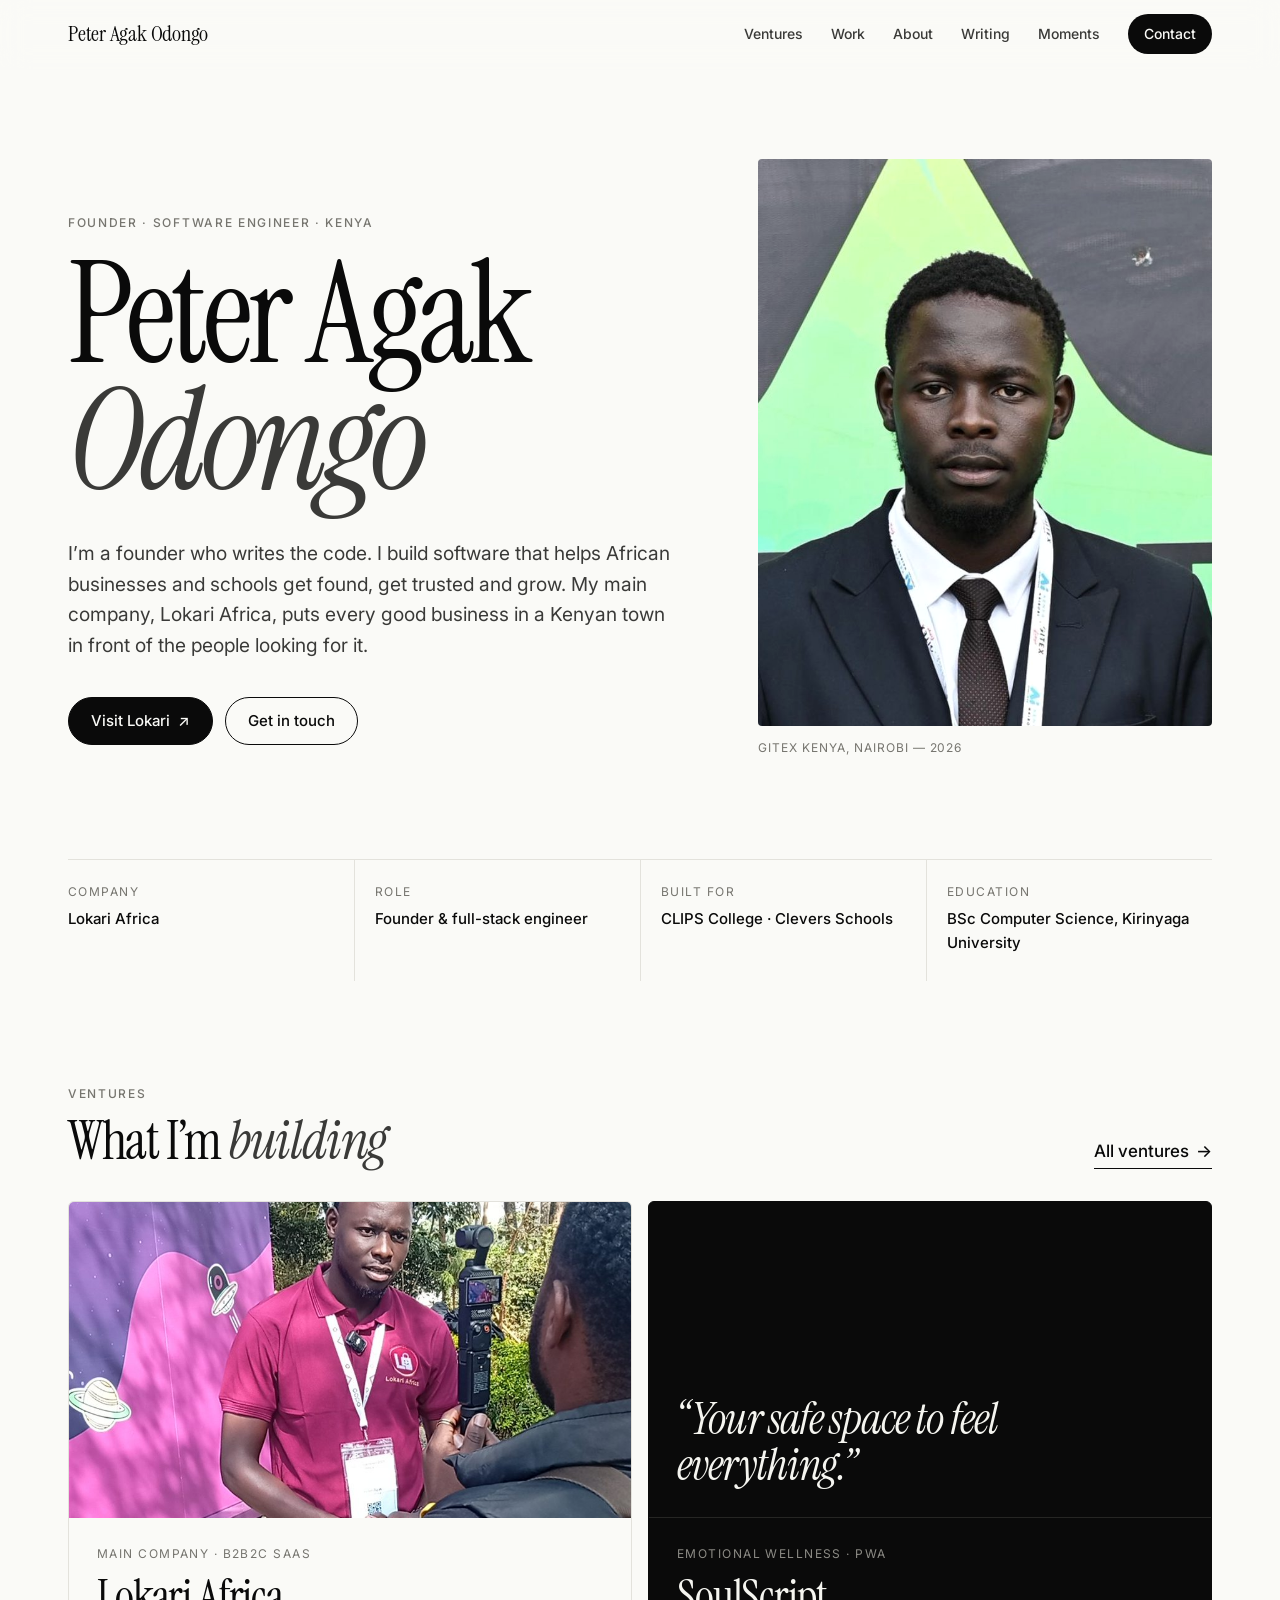
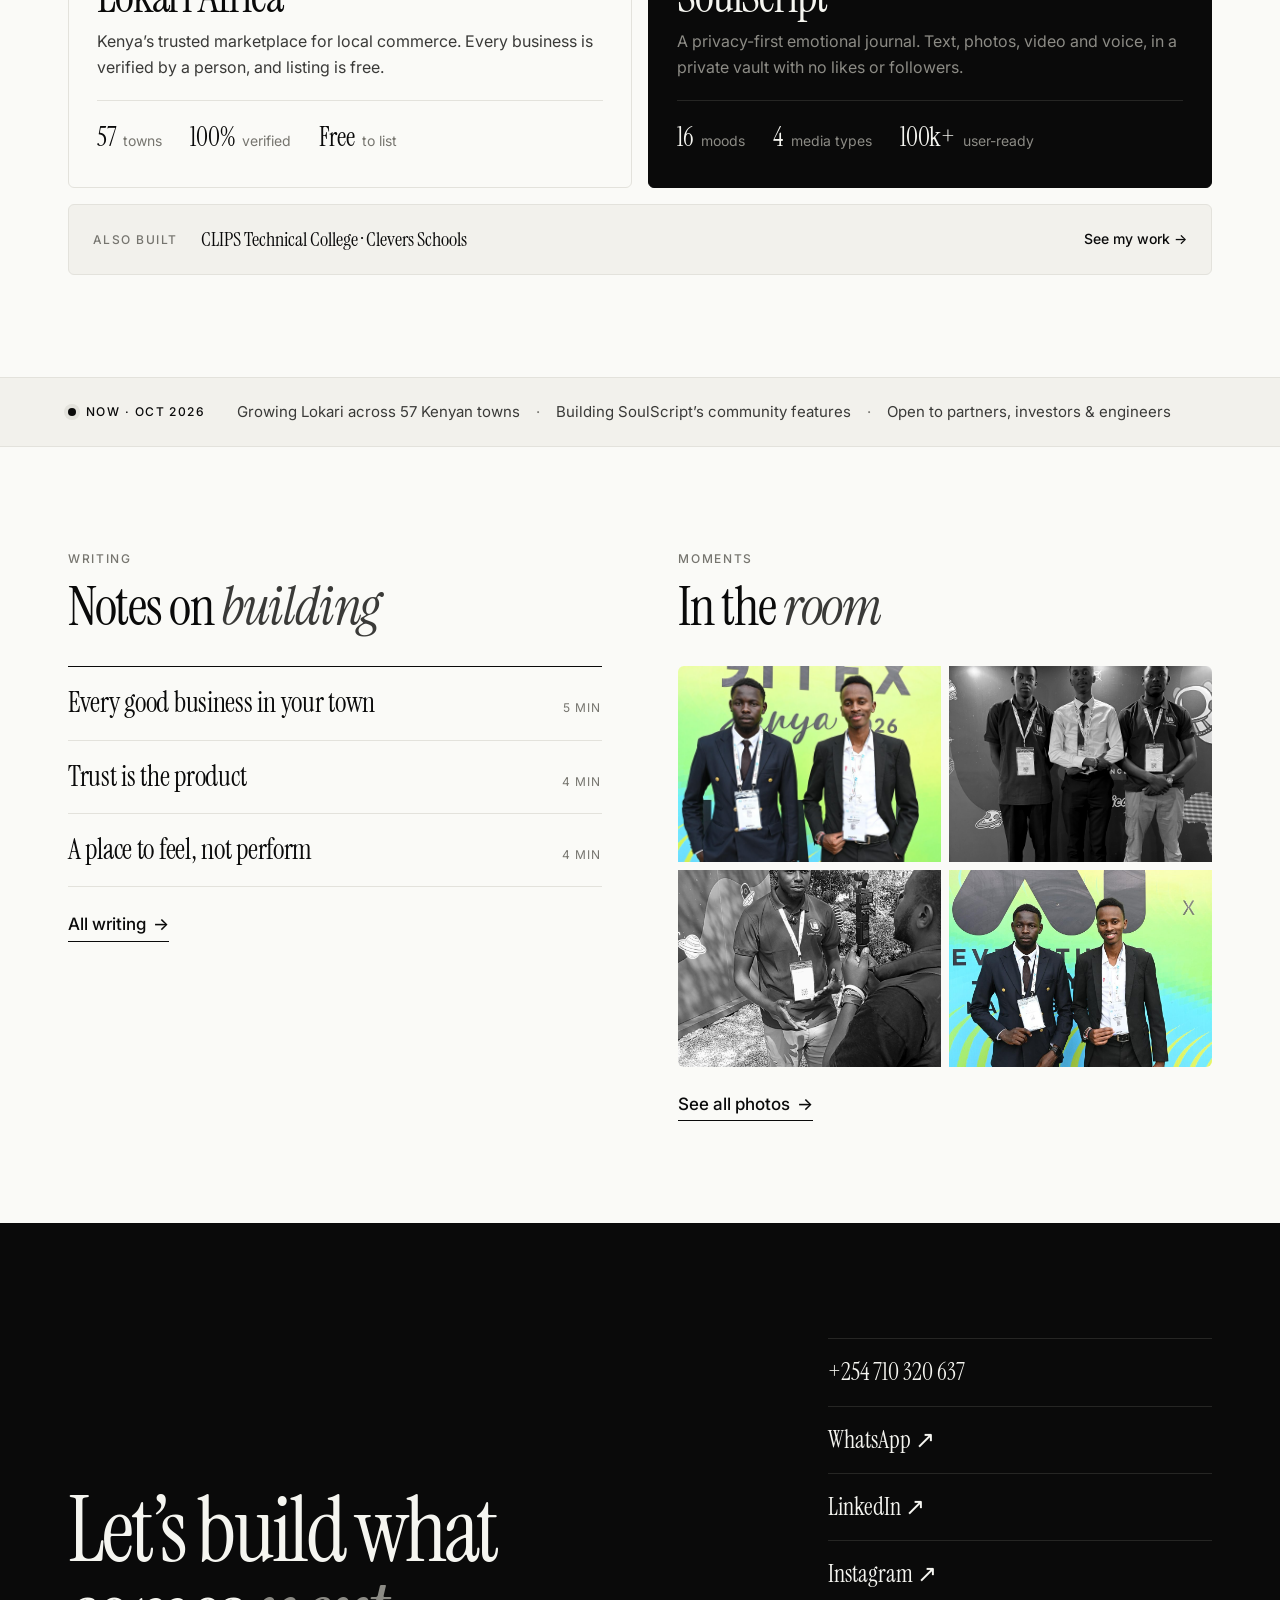
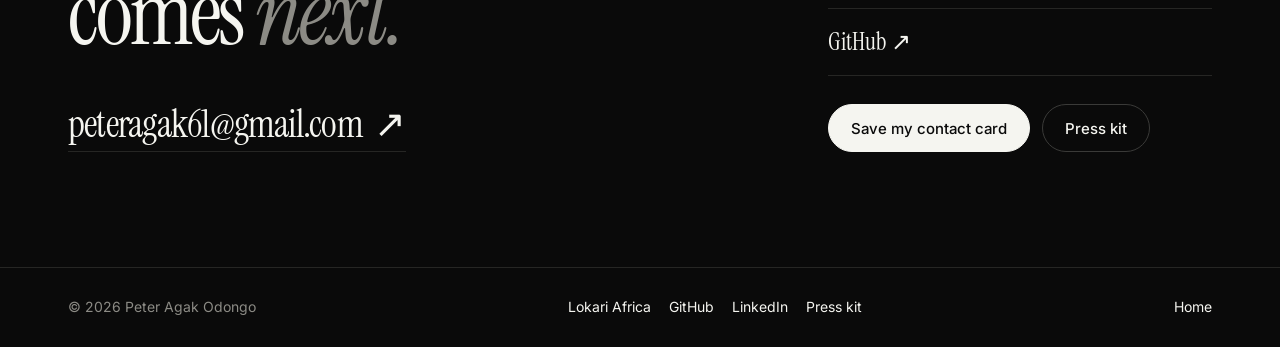
==== index.html @ b5000544 "Launch personal portfolio site for Peter Agak Odongo Multi-page static site: home, ventures (Lokari " ====
<!doctype html>
<html lang="en">
<head>
  <meta charset="utf-8">
  <meta name="viewport" content="width=device-width, initial-scale=1">
  <title>Peter Agak Odongo — Founder of Lokari Africa &amp; SoulScript</title>
  <meta name="description" content="Peter Agak Odongo is a Kenyan founder and software engineer. He built Lokari Africa, a B2B2C marketplace of verified local businesses in 57 towns, and SoulScript.">
  <meta name="author" content="Peter Agak Odongo">
  <meta name="robots" content="index, follow, max-image-preview:large">
  <link rel="canonical" href="https://khalick.github.io/portfolio/">
  <meta property="og:site_name" content="Peter Agak Odongo">
  <meta property="og:locale" content="en_KE">
  <meta property="og:type" content="profile">
  <meta property="og:title" content="Peter Agak Odongo — Founder of Lokari Africa &amp; SoulScript">
  <meta property="og:description" content="Peter Agak Odongo is a Kenyan founder and software engineer. He built Lokari Africa, a B2B2C marketplace of verified local businesses in 57 towns, and SoulScript.">
  <meta property="og:url" content="https://khalick.github.io/portfolio/">
  <meta property="og:image" content="https://khalick.github.io/portfolio/assets/img/og.jpg">
  <meta property="og:image:width" content="1200">
  <meta property="og:image:height" content="630">
  <meta property="og:image:alt" content="Peter Agak Odongo, founder of Lokari Africa and SoulScript">
  <meta property="profile:first_name" content="Peter">
  <meta property="profile:last_name" content="Odongo">
  <meta name="twitter:card" content="summary_large_image">
  <meta name="twitter:title" content="Peter Agak Odongo — Founder of Lokari Africa &amp; SoulScript">
  <meta name="twitter:description" content="Peter Agak Odongo is a Kenyan founder and software engineer. He built Lokari Africa, a B2B2C marketplace of verified local businesses in 57 towns, and SoulScript.">
  <meta name="twitter:image" content="https://khalick.github.io/portfolio/assets/img/og.jpg">
  <link rel="apple-touch-icon" href="assets/img/apple-touch-icon.png">
  <link rel="sitemap" type="application/xml" href="sitemap.xml">
  <link rel="preload" as="image" href="assets/img/hero.jpg" fetchpriority="high">
  <meta name="theme-color" content="#FAFAF7">
  <link rel="icon" href="data:image/svg+xml,%3Csvg xmlns='http://www.w3.org/2000/svg' viewBox='0 0 64 64'%3E%3Crect width='64' height='64' rx='14' fill='%230A0A0A'/%3E%3Ctext x='50%25' y='54%25' text-anchor='middle' dominant-baseline='middle' font-family='Georgia,serif' font-size='30' fill='%23FAFAF7'%3EPO%3C/text%3E%3C/svg%3E">
  <link rel="preconnect" href="https://fonts.googleapis.com">
  <link rel="preconnect" href="https://fonts.gstatic.com" crossorigin>
  <link href="https://fonts.googleapis.com/css2?family=Instrument+Serif:ital@0;1&family=Inter:wght@400;500;600&display=swap" rel="stylesheet">
  <link rel="stylesheet" href="styles.css">
  <script>document.documentElement.classList.add('js')</script>
  <script type="application/ld+json">
  { "@context": "https://schema.org", "@graph": [ { "@type": "WebSite", "@id": "https://khalick.github.io/portfolio/#website", "url": "https://khalick.github.io/portfolio/", "name": "Peter Agak Odongo", "inLanguage": "en", "publisher": { "@id": "https://khalick.github.io/portfolio/#peter" } }, { "@type": "ProfilePage", "@id": "https://khalick.github.io/portfolio/#profile", "url": "https://khalick.github.io/portfolio/", "name": "Peter Agak Odongo", "mainEntity": { "@id": "https://khalick.github.io/portfolio/#peter" }, "isPartOf": { "@id": "https://khalick.github.io/portfolio/#website" } }, { "@type": "Person", "@id": "https://khalick.github.io/portfolio/#peter", "name": "Peter Agak Odongo", "alternateName": ["Peter Odongo", "Agak Peter Odongo"], "givenName": "Peter", "familyName": "Odongo", "url": "https://khalick.github.io/portfolio/", "image": "https://khalick.github.io/portfolio/assets/img/hero.jpg", "email": "mailto:peteragak61@gmail.com", "telephone": "+254710320637", "jobTitle": "Founder", "nationality": { "@type": "Country", "name": "Kenya" }, "address": { "@type": "PostalAddress", "addressCountry": "KE" }, "worksFor": { "@id": "https://khalick.github.io/portfolio/#lokari" }, "alumniOf": [ { "@type": "CollegeOrUniversity", "name": "Kirinyaga University", "sameAs": "https://www.kyu.ac.ke/" }, { "@type": "HighSchool", "name": "Maranda High School" } ], "hasCredential": { "@type": "EducationalOccupationalCredential", "credentialCategory": "degree", "name": "Bachelor of Science in Computer Science", "recognizedBy": { "@type": "CollegeOrUniversity", "name": "Kirinyaga University" } }, "knowsAbout": ["Software engineering", "Full-stack web development", "SaaS", "B2B2C marketplaces", "Local commerce", "EdTech", "Startups in Africa", "Privacy-first product design", "TypeScript", "React", "Node.js", "Laravel", "PostgreSQL", "Supabase"], "sameAs": ["https://www.linkedin.com/in/peter-odongo-0024b2290", "https://github.com/Khalick", "https://www.instagram.com/a.gak__"] }, { "@type": "Organization", "@id": "https://khalick.github.io/portfolio/#lokari", "name": "Lokari Africa", "alternateName": "Lokari", "url": "https://www.lokari.co.ke/", "description": "Kenya's trusted marketplace for local commerce: a B2B2C platform of human-verified local businesses across 57 Kenyan towns. Free to list.", "founder": { "@id": "https://khalick.github.io/portfolio/#peter" }, "areaServed": { "@type": "Country", "name": "Kenya" }, "sameAs": ["https://instagram.com/lokari_kenya", "https://x.com/bizhub_net", "https://www.facebook.com/profile.php?id=61588979216091"] }, { "@type": "SoftwareApplication", "@id": "https://khalick.github.io/portfolio/#soulscript", "name": "SoulScript", "description": "A privacy-first emotional journaling platform for capturing feelings through text, photos, video and voice notes in a private vault.", "applicationCategory": "LifestyleApplication", "operatingSystem": "Web, Android (PWA)", "creator": { "@id": "https://khalick.github.io/portfolio/#peter" }, "offers": [ { "@type": "Offer", "name": "Free", "price": "0", "priceCurrency": "USD" }, { "@type": "Offer", "name": "Premium", "price": "4.99", "priceCurrency": "USD" } ] } ] }
  </script>
</head>
<body>

  <header class="nav">
    <div class="wrap nav__inner">
      <a href="index.html" class="nav__mark" aria-label="Peter Agak Odongo, home">Peter Agak Odongo</a>
      <button class="nav__toggle" type="button" aria-expanded="false" aria-controls="nav-links"><span></span><span></span><span class="sr-only">Menu</span></button>
      <nav class="nav__links" id="nav-links" aria-label="Primary">
        <a href="ventures.html">Ventures</a>
        <a href="work.html">Work</a>
        <a href="about.html">About</a>
        <a href="writing.html">Writing</a>
        <a href="moments.html">Moments</a>
        <a href="contact.html" class="nav__cta">Contact</a>
      </nav>
    </div>
  </header>

  <main>

    <!-- HERO -->
    <section class="hero">
      <div class="wrap hero__grid">
        <div class="hero__copy">
          <p class="eyebrow reveal">Founder · Software Engineer · Kenya</p>
          <h1 class="hero__title reveal">Peter Agak<br><em>Odongo</em></h1>
          <p class="hero__lede reveal">I’m a founder who writes the code. I build software that helps African businesses and schools get found, get trusted and grow. My main company, Lokari Africa, puts every good business in a Kenyan town in front of the people looking for it.</p>
          <div class="hero__actions reveal">
            <a class="btn btn--solid" href="https://www.lokari.co.ke/" target="_blank" rel="noopener">Visit Lokari <span aria-hidden="true">↗</span></a>
            <a class="btn btn--ghost" href="contact.html">Get in touch</a>
          </div>
        </div>
        <figure class="hero__portrait reveal">
          <img src="assets/img/hero.jpg" alt="Peter Agak Odongo in a navy double-breasted suit at GITEX Kenya 2026" width="720" height="1080" fetchpriority="high">
          <figcaption>GITEX Kenya, Nairobi — 2026</figcaption>
        </figure>
      </div>

      <dl class="wrap facts reveal">
        <div><dt>Company</dt><dd>Lokari Africa</dd></div>
        <div><dt>Role</dt><dd>Founder &amp; full-stack engineer</dd></div>
        <div><dt>Built for</dt><dd>CLIPS College · Clevers Schools</dd></div>
        <div><dt>Education</dt><dd>BSc Computer Science, Kirinyaga University</dd></div>
      </dl>
    </section>

    <!-- VENTURES (summary) -->
    <section class="home-block">
      <div class="wrap">
        <header class="home-head reveal">
          <div>
            <p class="eyebrow">Ventures</p>
            <h2 class="home-title">What I’m <em>building</em></h2>
          </div>
          <a class="link-arrow" href="ventures.html">All ventures <span aria-hidden="true">→</span></a>
        </header>

        <div class="vcards">
          <a class="vcard reveal" href="ventures.html">
            <div class="vcard__media"><img src="assets/img/lokari-interview.jpg" alt="Peter speaking on camera about Lokari Africa" loading="lazy" width="900" height="1167"></div>
            <div class="vcard__body">
              <p class="vcard__meta">Main company · B2B2C SaaS</p>
              <h3>Lokari Africa</h3>
              <p>Kenya’s trusted marketplace for local commerce. Every business is verified by a person, and listing is free.</p>
              <ul class="vcard__stats">
                <li><strong>57</strong> towns</li>
                <li><strong>100%</strong> verified</li>
                <li><strong>Free</strong> to list</li>
              </ul>
            </div>
          </a>

          <a class="vcard vcard--dark reveal" href="ventures.html">
            <div class="vcard__quote">“Your safe space to feel everything.”</div>
            <div class="vcard__body">
              <p class="vcard__meta">Emotional wellness · PWA</p>
              <h3>SoulScript</h3>
              <p>A privacy-first emotional journal. Text, photos, video and voice, in a private vault with no likes or followers.</p>
              <ul class="vcard__stats">
                <li><strong>16</strong> moods</li>
                <li><strong>4</strong> media types</li>
                <li><strong>100k+</strong> user-ready</li>
              </ul>
            </div>
          </a>
        </div>

        <a class="also reveal" href="work.html">
          <span class="also__label">Also built</span>
          <span class="also__list">CLIPS Technical College · Clevers Schools</span>
          <span class="also__go">See my work →</span>
        </a>
      </div>
    </section>

    <!-- NOW (strip) -->
    <section class="now-strip">
      <div class="wrap now-strip__inner reveal">
        <p class="now-strip__label"><span class="now-strip__dot"></span>Now · Oct 2026</p>
        <ul>
          <li>Growing Lokari across 57 Kenyan towns</li>
          <li>Building SoulScript’s community features</li>
          <li>Open to partners, investors &amp; engineers</li>
        </ul>
      </div>
    </section>

    <!-- WRITING + MOMENTS -->
    <section class="home-block">
      <div class="wrap split">
        <div class="split__col reveal">
          <header class="home-head">
            <div>
              <p class="eyebrow">Writing</p>
              <h2 class="home-title">Notes on <em>building</em></h2>
            </div>
          </header>
          <ul class="post-list">
            <li><a href="writing/every-good-business.html"><span class="post-list__title">Every good business in your town</span><span class="post-list__meta">5 min</span></a></li>
            <li><a href="writing/trust-is-the-product.html"><span class="post-list__title">Trust is the product</span><span class="post-list__meta">4 min</span></a></li>
            <li><a href="writing/a-place-to-feel.html"><span class="post-list__title">A place to feel, not perform</span><span class="post-list__meta">4 min</span></a></li>
          </ul>
          <a class="link-arrow" href="writing.html">All writing <span aria-hidden="true">→</span></a>
        </div>

        <div class="split__col reveal">
          <header class="home-head">
            <div>
              <p class="eyebrow">Moments</p>
              <h2 class="home-title">In the <em>room</em></h2>
            </div>
          </header>
          <a class="mosaic" href="moments.html" aria-label="See all photos">
            <img src="assets/img/gitex-duo.jpg" alt="At GITEX Kenya 2026" loading="lazy">
            <img class="mono" src="assets/img/lokari-team.jpg" alt="Team Lokari at Odoo Experience Africa" loading="lazy">
            <img class="mono" src="assets/img/interview-wide.jpg" alt="On camera for Lokari" loading="lazy">
            <img src="assets/img/gitex-ai.jpg" alt="At AI Everything Kenya" loading="lazy">
          </a>
          <a class="link-arrow" href="moments.html">See all photos <span aria-hidden="true">→</span></a>
        </div>
      </div>
    </section>

    <!-- CONTACT (compact) -->
    <section class="contact contact--compact">
      <div class="wrap contact-compact">
        <div class="reveal">
          <h2 class="contact__title">Let’s build what<br>comes <em>next.</em></h2>
          <a class="contact__email" href="mailto:peteragak61@gmail.com">peteragak61@gmail.com <span aria-hidden="true">↗</span></a>
        </div>
        <div class="contact-compact__side reveal">
          <ul class="contact-compact__links">
            <li><a href="tel:+254710320637">+254 710 320 637</a></li>
            <li><a href="https://wa.me/254710320637" target="_blank" rel="noopener">WhatsApp ↗</a></li>
            <li><a href="https://www.linkedin.com/in/peter-odongo-0024b2290" target="_blank" rel="noopener">LinkedIn ↗</a></li>
            <li><a href="https://www.instagram.com/a.gak__" target="_blank" rel="noopener">Instagram ↗</a></li>
            <li><a href="https://github.com/Khalick" target="_blank" rel="noopener">GitHub ↗</a></li>
          </ul>
          <div class="contact__actions">
            <button class="btn btn--light" id="save-contact" type="button">Save my contact card</button>
            <a class="btn btn--outline-light" href="press.html">Press kit</a>
          </div>
        </div>
      </div>
    </section>
  </main>

  <footer class="footer">
    <div class="wrap footer__inner">
      <span>&copy; <span id="year">2026</span> Peter Agak Odongo</span>
      <span class="footer__links"><a href="https://www.lokari.co.ke/" target="_blank" rel="noopener">Lokari Africa</a><a href="https://github.com/Khalick" target="_blank" rel="noopener">GitHub</a><a href="https://www.linkedin.com/in/peter-odongo-0024b2290" target="_blank" rel="noopener">LinkedIn</a><a href="press.html">Press kit</a></span>
      <a href="index.html">Home</a>
    </div>
  </footer>

  <script src="script.js"></script>
</body>
</html>
---- styles.css ----
/* ---------- Tokens ---------- */
:root {
  --bg: #FAFAF7;
  --bg-alt: #F2F1EC;
  --ink: #0A0A0A;
  --ink-2: #3A3A38;
  --muted: #76756F;
  --line: #E3E2DC;
  --inverse-bg: #0A0A0A;
  --inverse-ink: #F5F5F0;
  --inverse-muted: #8C8B85;
  --inverse-line: #262624;

  --serif: "Instrument Serif", Georgia, "Times New Roman", serif;
  --sans: "Inter", -apple-system, BlinkMacSystemFont, "Segoe UI", Roboto, sans-serif;

  --gutter: clamp(16px, 4vw, 48px);
  --max: 1240px;
  --ease: cubic-bezier(.2, .7, .1, 1);
}

/* ---------- Base ---------- */
*, *::before, *::after { box-sizing: border-box; }
html { scroll-behavior: smooth; -webkit-text-size-adjust: 100%; }
body {
  margin: 0;
  background: var(--bg);
  color: var(--ink);
  font-family: var(--sans);
  font-size: 17px;
  line-height: 1.6;
  -webkit-font-smoothing: antialiased;
  text-rendering: optimizeLegibility;
  overflow-x: hidden;
}
img { display: block; max-width: 100%; height: auto; }
a { color: inherit; text-decoration: none; }
h1, h2, h3 { margin: 0; font-weight: 400; }
p { margin: 0; }
em { font-style: italic; }
::selection { background: var(--ink); color: var(--bg); }

.wrap { width: 100%; max-width: var(--max); margin: 0 auto; padding: 0 var(--gutter); }

.eyebrow {
  font-size: 12px;
  font-weight: 500;
  letter-spacing: .14em;
  text-transform: uppercase;
  color: var(--muted);
}
.eyebrow--inverse { color: var(--inverse-muted); }

/* ---------- Buttons ---------- */
.btn {
  display: inline-flex; align-items: center; gap: .5em;
  height: 48px; padding: 0 22px;
  border-radius: 999px;
  font: 500 15px/1 var(--sans);
  border: 1px solid var(--ink);
  cursor: pointer;
  transition: background .25s var(--ease), color .25s var(--ease), transform .25s var(--ease);
}
.btn:hover { transform: translateY(-1px); }
.btn--solid { background: var(--ink); color: var(--bg); }
.btn--solid:hover { background: var(--ink-2); }
.btn--ghost { background: transparent; color: var(--ink); }
.btn--ghost:hover { background: var(--ink); color: var(--bg); }
.btn--light { background: var(--inverse-ink); color: var(--inverse-bg); border-color: var(--inverse-ink); }
.btn--outline-light { background: transparent; color: var(--inverse-ink); border-color: #3A3A38; }
.btn--outline-light:hover { border-color: var(--inverse-ink); }
.btn--light:hover { background: transparent; color: var(--inverse-ink); }

.link-arrow {
  display: inline-flex; gap: .4em;
  font-weight: 500;
  border-bottom: 1px solid var(--ink);
  padding-bottom: 2px;
  transition: gap .25s var(--ease);
}
.link-arrow:hover { gap: .7em; }

/* ---------- Nav ---------- */
.nav {
  position: sticky; top: 0; z-index: 50;
  background: color-mix(in srgb, var(--bg) 82%, transparent);
  backdrop-filter: saturate(1.4) blur(14px);
  -webkit-backdrop-filter: saturate(1.4) blur(14px);
  border-bottom: 1px solid transparent;
  transition: border-color .3s;
}
.nav.is-scrolled { border-bottom-color: var(--line); }
.nav__inner { display: flex; align-items: center; justify-content: space-between; height: 68px; }
.nav__mark { font-family: var(--serif); font-size: 22px; letter-spacing: -.01em; white-space: nowrap; }
.nav__links { display: flex; align-items: center; gap: 28px; font-size: 14px; font-weight: 500; }
.nav__links a { color: var(--ink-2); transition: color .2s; }
.nav__links a:hover { color: var(--ink); }
.nav__links .nav__cta { color: var(--bg); background: var(--ink); padding: 9px 16px; border-radius: 999px; }
.nav__links .nav__cta:hover { color: var(--bg); background: var(--ink-2); }

/* ---------- Hero ---------- */
.hero { padding: clamp(40px, 7vw, 96px) 0 0; }
.hero__grid {
  display: grid;
  grid-template-columns: 1.15fr .85fr;
  gap: clamp(32px, 6vw, 96px);
  align-items: end;
}
.hero__copy { padding-bottom: 12px; }
.hero__title {
  font-family: var(--serif);
  font-size: clamp(64px, 11vw, 168px);
  line-height: .9;
  letter-spacing: -.035em;
  margin: 20px 0 32px;
}
.hero__title em { color: var(--ink-2); }
.hero__lede { font-size: clamp(17px, 1.5vw, 20px); color: var(--ink-2); max-width: 34em; }
.hero__actions { display: flex; flex-wrap: wrap; gap: 12px; margin-top: 36px; }

.hero__portrait { margin: 0; position: relative; }
.hero__portrait img {
  width: 100%;
  aspect-ratio: 4 / 5;
  object-fit: cover;
  object-position: 50% 20%;
  border-radius: 4px;
  filter: grayscale(.15) contrast(1.03);
}
.hero__portrait figcaption {
  margin-top: 12px;
  font-size: 12px; letter-spacing: .08em; text-transform: uppercase; color: var(--muted);
}

.facts {
  display: grid; grid-template-columns: repeat(4, 1fr);
  margin-top: clamp(56px, 8vw, 112px);
}
.facts > div { padding: 22px 20px 26px 0; border-top: 1px solid var(--line); }
.facts > div + div { padding-left: 20px; border-left: 1px solid var(--line); }
.facts dt { font-size: 12px; letter-spacing: .12em; text-transform: uppercase; color: var(--muted); margin-bottom: 6px; }
.facts dd { margin: 0; font-size: 15px; font-weight: 500; }

/* ---------- Thesis ---------- */
.thesis { padding: clamp(80px, 12vw, 160px) 0; border-top: 1px solid var(--line); background: var(--bg-alt); }
.thesis__quote {
  margin: 24px 0 0;
  font-family: var(--serif);
  font-size: clamp(30px, 4.4vw, 60px);
  line-height: 1.12;
  letter-spacing: -.02em;
  max-width: 22em;
}

/* ---------- Sections ---------- */
.section { padding: clamp(80px, 11vw, 144px) 0; }
.section--tight { padding-top: 0; }
.section__head { margin-bottom: clamp(40px, 6vw, 72px); }
.section__head--row { display: flex; justify-content: space-between; align-items: end; gap: 32px; flex-wrap: wrap; }
.section__title {
  font-family: var(--serif);
  font-size: clamp(44px, 6.5vw, 96px);
  line-height: .95;
  letter-spacing: -.03em;
  margin-top: 16px;
}
.section__title em { color: var(--ink-2); }
.section__aside { max-width: 26em; color: var(--muted); }

/* ---------- Ventures ---------- */
.venture { border-top: 1px solid var(--ink); }
.venture--lead {
  display: grid; grid-template-columns: .8fr 1.2fr;
  gap: clamp(28px, 5vw, 72px);
  padding-top: 40px;
}
.venture__media img {
  width: 100%; aspect-ratio: 4 / 5; object-fit: cover; object-position: 50% 25%;
  border-radius: 4px;
}
.venture__meta { display: flex; gap: 10px; flex-wrap: wrap; margin-bottom: 18px; }
.venture__meta span {
  font-size: 12px; font-weight: 500; letter-spacing: .08em; text-transform: uppercase;
  border: 1px solid var(--line); padding: 5px 10px; border-radius: 999px; color: var(--ink-2);
}
.venture__name { font-family: var(--serif); font-size: clamp(44px, 5.5vw, 76px); line-height: 1; letter-spacing: -.025em; }
.venture__tag { font-family: var(--serif); font-style: italic; font-size: clamp(20px, 2vw, 26px); color: var(--ink-2); margin: 10px 0 22px; }
.venture__body > p:not(.venture__tag) { color: var(--ink-2); max-width: 36em; }

.venture__stats {
  list-style: none; padding: 0; margin: 32px 0;
  display: grid; grid-template-columns: repeat(3, 1fr);
  border-top: 1px solid var(--line); border-bottom: 1px solid var(--line);
}
.venture__stats li { padding: 20px 0; }
.venture__stats li + li { padding-left: 20px; border-left: 1px solid var(--line); }
.venture__stats strong { display: block; font-family: var(--serif); font-weight: 400; font-size: clamp(32px, 3.4vw, 48px); line-height: 1; letter-spacing: -.02em; }
.venture__stats span { font-size: 13px; color: var(--muted); }

.venture__features {
  list-style: none; padding: 0; margin: 0 0 32px;
  display: grid; grid-template-columns: repeat(2, 1fr); gap: 10px 24px;
  font-size: 15px;
}
.venture__features li { display: flex; gap: 10px; align-items: baseline; }
.venture__features li::before { content: ""; width: 14px; height: 1px; background: var(--ink); flex: none; transform: translateY(-4px); }

.venture--second {
  display: grid; grid-template-columns: .8fr 1.2fr;
  gap: clamp(28px, 5vw, 72px);
  margin-top: clamp(56px, 8vw, 96px);
  padding-top: 40px;
}
.venture__index { font-family: var(--serif); font-size: clamp(80px, 10vw, 160px); line-height: .8; color: var(--line); letter-spacing: -.04em; }
.venture--second .venture__name { margin-bottom: 18px; }

/* ---------- Band ---------- */
.band { background: var(--inverse-bg); color: var(--inverse-ink); padding: clamp(64px, 9vw, 120px) 0; }
.band__grid { display: grid; grid-template-columns: repeat(3, 1fr); }
.band__grid > div { padding-right: 24px; }
.band__grid > div + div { padding-left: 24px; border-left: 1px solid var(--inverse-line); }
.band__num { font-family: var(--serif); font-size: clamp(56px, 7vw, 104px); line-height: 1; letter-spacing: -.03em; }
.band__label { margin-top: 14px; color: var(--inverse-muted); font-size: 15px; max-width: 22em; }

/* ---------- Story ---------- */
.story { display: grid; grid-template-columns: .9fr 1.1fr; gap: clamp(40px, 7vw, 112px); align-items: start; }
.story__head { position: sticky; top: 108px; margin-bottom: 0; }
.story__portrait { margin: 40px 0 0; max-width: 340px; }
.story__portrait img { aspect-ratio: 4 / 5; object-fit: cover; object-position: 50% 15%; border-radius: 4px; filter: grayscale(1) contrast(1.05); transition: filter .6s var(--ease); }
.story__portrait:hover img { filter: grayscale(0); }

.timeline { list-style: none; margin: 0; padding: 0; border-top: 1px solid var(--ink); }
.timeline li {
  display: grid; grid-template-columns: 130px 1fr; gap: 24px;
  padding: 30px 0; border-bottom: 1px solid var(--line);
}
.timeline__when { font-size: 12px; font-weight: 500; letter-spacing: .12em; text-transform: uppercase; color: var(--muted); padding-top: 8px; }
.timeline h3 { font-family: var(--serif); font-size: clamp(26px, 2.6vw, 34px); line-height: 1.1; letter-spacing: -.015em; margin-bottom: 8px; }
.timeline p { color: var(--ink-2); font-size: 16px; }

/* ---------- Gallery ---------- */
.seen {
  list-style: none; padding: 0; margin: 0 0 40px;
  display: flex; flex-wrap: wrap;
  border-top: 1px solid var(--line); border-bottom: 1px solid var(--line);
}
.seen li { font-family: var(--serif); font-size: clamp(22px, 2.4vw, 32px); letter-spacing: -.01em; padding: 16px 28px 16px 0; }
.seen li + li { padding-left: 28px; border-left: 1px solid var(--line); }

.gallery { columns: 3; column-gap: 16px; }
.g { margin: 0 0 22px; break-inside: avoid; }
.g button {
  display: block; width: 100%; padding: 0; border: 0;
  background: var(--bg-alt); border-radius: 4px; overflow: hidden; cursor: zoom-in;
}
.g img { width: 100%; height: auto; transition: transform 1.2s var(--ease); }
.g button:hover img { transform: scale(1.03); }
.g button:focus-visible { outline: 2px solid var(--ink); outline-offset: 3px; }
.g figcaption { display: flex; justify-content: space-between; align-items: baseline; gap: 12px; padding-top: 10px; font-size: 14px; color: var(--ink-2); }
.g figcaption span + span { font-size: 11px; letter-spacing: .1em; text-transform: uppercase; color: var(--muted); white-space: nowrap; }

/* ---------- Lightbox ---------- */
.lightbox {
  position: fixed; inset: 0; z-index: 100;
  background: rgba(10, 10, 10, .95);
  display: flex; align-items: center; justify-content: center;
  padding: 64px 88px;
}
.lightbox[hidden] { display: none; }
.lightbox__figure { margin: 0; display: flex; flex-direction: column; align-items: center; max-width: 100%; }
.lightbox__figure img { max-width: min(1100px, 100%); max-height: calc(100vh - 150px); width: auto; height: auto; border-radius: 4px; }
.lightbox__figure figcaption { margin-top: 14px; color: var(--inverse-ink); font-size: 14px; letter-spacing: .02em; }
.lightbox__close, .lightbox__nav {
  position: absolute; width: 48px; height: 48px; border-radius: 999px;
  background: transparent; color: var(--inverse-ink); border: 1px solid #3A3A38;
  font: 400 20px/1 var(--sans); cursor: pointer; transition: background .2s, color .2s;
}
.lightbox__close:hover, .lightbox__nav:hover { background: var(--inverse-ink); color: var(--inverse-bg); }
.lightbox__close { top: 16px; right: 16px; font-size: 26px; }
.lightbox__nav { top: 50%; transform: translateY(-50%); }
.lightbox__nav--prev { left: 20px; }
.lightbox__nav--next { right: 20px; }

/* ---------- SoulScript extras ---------- */
.venture__pull { font-family: var(--serif); font-style: italic; font-size: clamp(24px, 2.6vw, 36px); line-height: 1.15; color: var(--ink-2); margin-top: 28px; max-width: 11em; }
.stack { display: flex; flex-wrap: wrap; gap: 8px; }
.stack span { font-size: 13px; padding: 6px 12px; border: 1px solid var(--line); border-radius: 999px; background: var(--bg-alt); color: var(--ink-2); }
/* ---------- Contact ---------- */
.contact { background: var(--inverse-bg); color: var(--inverse-ink); padding: clamp(96px, 13vw, 176px) 0 clamp(80px, 10vw, 128px); }
.contact__title { font-family: var(--serif); font-size: clamp(52px, 9vw, 140px); line-height: .92; letter-spacing: -.035em; margin: 20px 0 28px; }
.contact__title em { color: var(--inverse-muted); }
.contact__lede { color: var(--inverse-muted); max-width: 30em; font-size: 18px; }
.contact__email {
  display: inline-flex; gap: .3em; margin-top: 44px;
  font-family: var(--serif); font-size: clamp(30px, 4.6vw, 64px); line-height: 1.1; letter-spacing: -.02em;
  border-bottom: 1px solid var(--inverse-line); padding-bottom: 6px;
  overflow-wrap: anywhere; transition: border-color .25s;
}
.contact__email:hover { border-bottom-color: var(--inverse-ink); }
.contact__grid { display: grid; grid-template-columns: repeat(4, 1fr); margin-top: 64px; border-top: 1px solid var(--inverse-line); }
.contact__item { display: flex; flex-direction: column; gap: 8px; padding: 26px 20px 28px 0; border-bottom: 1px solid var(--inverse-line); transition: background .25s; }
.contact__item + .contact__item { padding-left: 20px; border-left: 1px solid var(--inverse-line); }
.contact__item:hover { background: #151514; }
.contact__k { font-size: 12px; letter-spacing: .12em; text-transform: uppercase; color: var(--inverse-muted); }
.contact__v { font-family: var(--serif); font-size: clamp(22px, 2.2vw, 30px); line-height: 1.15; }

/* ---------- Footer ---------- */
.footer { background: var(--inverse-bg); color: var(--inverse-muted); border-top: 1px solid var(--inverse-line); font-size: 14px; }
.footer__inner { display: flex; justify-content: space-between; gap: 16px; flex-wrap: wrap; padding-top: 28px; padding-bottom: 28px; }
.footer a { color: var(--inverse-ink); }

/* ---------- Motion ---------- */
.js .reveal { opacity: 0; transform: translateY(24px); transition: opacity .9s var(--ease), transform .9s var(--ease); }
.js .reveal.is-in { opacity: 1; transform: none; }
@media (prefers-reduced-motion: reduce) {
  html { scroll-behavior: auto; }
  .reveal { opacity: 1; transform: none; transition: none; }
  .g img, .btn { transition: none; }
}

/* ---------- Responsive ---------- */
@media (max-width: 960px) {
  .hero__grid, .venture--lead, .venture--second, .story { grid-template-columns: 1fr; }
  .hero__portrait { max-width: 520px; }
  .facts, .contact__grid { grid-template-columns: repeat(2, 1fr); }
  .facts > div:nth-child(3), .contact__item:nth-child(3) { padding-left: 0; border-left: 0; }
  .facts > div:nth-child(n+3) { border-top: 1px solid var(--line); }
  .story__head { position: static; }
  .venture__index { display: none; }
  .gallery { columns: 2; }
  .venture__pull { margin-top: 0; }
}
@media (max-width: 640px) {
  body { font-size: 16px; }
  .nav__links a:not(.nav__cta) { display: none; }
  .nav__mark { font-size: 19px; }
  .band__grid { grid-template-columns: 1fr; }
  .band__grid > div { padding: 24px 0; }
  .band__grid > div + div { padding-left: 0; border-left: 0; border-top: 1px solid var(--inverse-line); }
  .contact__grid { grid-template-columns: 1fr; }
  .contact__item + .contact__item { padding-left: 0; border-left: 0; }
  .timeline li { grid-template-columns: 1fr; gap: 6px; }
  .timeline__when { padding-top: 0; }
  .venture__stats li + li { padding-left: 12px; }
  .venture__features { grid-template-columns: 1fr; }
  .gallery { column-gap: 10px; }
  .g { margin-bottom: 16px; }
  .g figcaption { flex-direction: column; gap: 2px; font-size: 13px; }
  .seen { flex-direction: column; }
  .seen li, .seen li + li { padding: 12px 0; border-left: 0; }
  .seen li + li { border-top: 1px solid var(--line); }
  .lightbox { padding: 64px 12px 96px; }
  .lightbox__nav { top: auto; bottom: 24px; transform: none; }
  .lightbox__nav--prev { left: calc(50% - 60px); }
  .lightbox__nav--next { right: calc(50% - 60px); }
}

/* ---------- Contact actions ---------- */
.contact__actions { display: flex; flex-wrap: wrap; gap: 12px; margin-top: 48px; }

/* ---------- Now ---------- */
.now { padding: clamp(72px, 10vw, 128px) 0; border-bottom: 1px solid var(--line); }
.now__grid { display: grid; grid-template-columns: .8fr 1.2fr; gap: clamp(32px, 6vw, 96px); }
.now__title { font-family: var(--serif); font-size: clamp(36px, 4.4vw, 60px); line-height: 1; letter-spacing: -.025em; margin-top: 14px; }
.now__date { margin-top: 14px; font-size: 13px; color: var(--muted); display: inline-flex; align-items: center; gap: 8px; }
.now__date::before { content: ""; width: 7px; height: 7px; border-radius: 50%; background: var(--ink); box-shadow: 0 0 0 4px var(--line); }
.now__list { list-style: none; margin: 0; padding: 0; border-top: 1px solid var(--ink); }
.now__list li { display: grid; grid-template-columns: 48px 1fr; gap: 16px; padding: 22px 0; border-bottom: 1px solid var(--line); }
.now__list span { font-size: 12px; letter-spacing: .1em; color: var(--muted); padding-top: 4px; }
.now__list p { color: var(--ink-2); }
.now__list strong { color: var(--ink); font-weight: 600; }
.now__list a { border-bottom: 1px solid var(--ink); color: var(--ink); }

/* ---------- How it works / roadmap ---------- */
.how { display: grid; grid-template-columns: 1fr 1fr; margin: 0 0 32px; border: 1px solid var(--line); border-radius: 6px; background: var(--bg-alt); }
.how--roadmap { margin-top: 28px; }
.how__col { padding: 22px 24px; }
.how__col + .how__col { border-left: 1px solid var(--line); }
.how h4 { margin: 0 0 12px; font-size: 12px; font-weight: 500; letter-spacing: .12em; text-transform: uppercase; color: var(--muted); }
.how ol { margin: 0; padding: 0; list-style: none; counter-reset: step; }
.how li { counter-increment: step; display: flex; gap: 12px; font-size: 15px; padding: 6px 0; }
.how li::before { content: counter(step); flex: none; width: 22px; height: 22px; border-radius: 50%; border: 1px solid var(--ink); font-size: 11px; display: grid; place-items: center; transform: translateY(1px); }
.venture__links { display: flex; flex-wrap: wrap; align-items: baseline; gap: 22px; font-size: 14px; }
.venture__links a:not(.link-arrow) { color: var(--muted); transition: color .2s; }
.venture__links a:not(.link-arrow):hover { color: var(--ink); }

/* ---------- Principles ---------- */
.principles { list-style: none; margin: 0; padding: 0; display: grid; grid-template-columns: repeat(3, 1fr); border-top: 1px solid var(--ink); }
.principles li { padding: 32px 28px 40px 0; border-bottom: 1px solid var(--line); }
.principles li:not(:nth-child(3n+1)) { padding-left: 28px; border-left: 1px solid var(--line); }
.principles__n { font-family: var(--serif); font-style: italic; font-size: 22px; color: var(--muted); }
.principles h3 { font-family: var(--serif); font-size: clamp(26px, 2.5vw, 34px); line-height: 1.1; letter-spacing: -.015em; margin: 14px 0 12px; }
.principles p { color: var(--ink-2); font-size: 16px; }

/* ---------- Writing ---------- */
.writing { background: var(--bg-alt); border-top: 1px solid var(--line); border-bottom: 1px solid var(--line); }
.essays { display: grid; grid-template-columns: repeat(3, 1fr); gap: 16px; }
.essay {
  display: flex; flex-direction: column; gap: 14px;
  padding: 28px; min-height: 340px;
  background: var(--bg); border: 1px solid var(--line); border-radius: 6px;
  transition: border-color .25s, transform .35s var(--ease);
}
.essay:hover { border-color: var(--ink); transform: translateY(-3px); }
.essay__meta { font-size: 12px; letter-spacing: .1em; text-transform: uppercase; color: var(--muted); }
.essay h3 { font-family: var(--serif); font-size: clamp(30px, 2.8vw, 40px); line-height: 1.05; letter-spacing: -.02em; }
.essay h3 em { color: var(--ink-2); }
.essay p { color: var(--ink-2); font-size: 15px; }
.essay__read { margin-top: auto; font-size: 14px; font-weight: 500; }

/* ---------- Article pages ---------- */
.article { padding: clamp(48px, 8vw, 96px) var(--gutter) clamp(80px, 10vw, 128px); }
.article__wrap { max-width: 700px; margin: 0 auto; }
.article__back { display: inline-block; font-size: 14px; color: var(--muted); margin-bottom: 40px; }
.article__back:hover { color: var(--ink); }
.article__title { font-family: var(--serif); font-size: clamp(48px, 7vw, 88px); line-height: .98; letter-spacing: -.03em; margin: 18px 0 24px; }
.article__title em { color: var(--ink-2); }
.article__dek { font-family: var(--serif); font-style: italic; font-size: clamp(22px, 2.4vw, 28px); line-height: 1.3; color: var(--ink-2); padding-bottom: 40px; border-bottom: 1px solid var(--line); }
.article__body { padding-top: 40px; font-size: 19px; line-height: 1.75; color: var(--ink-2); }
.article__body p + p { margin-top: 1.2em; }
.article__body h2 { font-family: var(--serif); font-size: clamp(28px, 3vw, 36px); line-height: 1.15; letter-spacing: -.015em; color: var(--ink); margin: 1.8em 0 .6em; }
.article__body strong { color: var(--ink); font-weight: 600; }
.article__body a { color: var(--ink); border-bottom: 1px solid var(--ink); }
.article__foot { margin-top: 56px; padding-top: 28px; border-top: 1px solid var(--ink); display: flex; flex-direction: column; gap: 20px; color: var(--muted); font-size: 15px; }
.article__next a { font-family: var(--serif); font-size: clamp(22px, 2.4vw, 28px); color: var(--ink); }
.article__next a:hover { text-decoration: underline; text-underline-offset: 6px; text-decoration-thickness: 1px; }

/* ---------- Press ---------- */
.press .section__head { margin-bottom: 48px; }
.press__intro { margin-top: 24px; max-width: 40em; color: var(--ink-2); font-size: 18px; }
.press__intro a, .facts-sheet a { border-bottom: 1px solid var(--ink); }
.press__grid { display: grid; grid-template-columns: 1.3fr .7fr; gap: clamp(32px, 5vw, 72px); align-items: start; }
.bio { border-top: 1px solid var(--ink); padding: 24px 0 36px; }
.bio__head { display: flex; justify-content: space-between; align-items: center; margin-bottom: 14px; }
.bio h2, .facts-sheet h2, .press__sub { font-family: var(--serif); font-size: clamp(28px, 2.8vw, 36px); letter-spacing: -.015em; }
.bio p { color: var(--ink-2); }
.bio p + p { margin-top: 1em; }
.copy { font: 500 13px/1 var(--sans); padding: 9px 14px; border-radius: 999px; border: 1px solid var(--line); background: var(--bg); color: var(--ink); cursor: pointer; transition: border-color .2s; }
.copy:hover { border-color: var(--ink); }
.facts-sheet { background: var(--bg-alt); border: 1px solid var(--line); border-radius: 6px; padding: 28px; position: sticky; top: 96px; }
.facts-sheet dl { margin: 18px 0 0; }
.facts-sheet dl > div { padding: 12px 0; border-top: 1px solid var(--line); }
.facts-sheet dt { font-size: 11px; letter-spacing: .12em; text-transform: uppercase; color: var(--muted); margin-bottom: 4px; }
.facts-sheet dd { margin: 0; font-size: 15px; }
.press__sub { margin-top: clamp(56px, 8vw, 96px); padding-top: 24px; border-top: 1px solid var(--ink); }
.press__note { color: var(--muted); margin: 8px 0 28px; }
.press__photos { display: grid; grid-template-columns: repeat(3, 1fr); gap: 16px; }
.press__photo img { aspect-ratio: 4 / 5; object-fit: cover; object-position: 50% 20%; width: 100%; border-radius: 4px; transition: opacity .2s; }
.press__photo:hover img { opacity: .88; }
.press__photo span { display: flex; justify-content: space-between; padding-top: 10px; font-size: 14px; }
.press__photo em { font-style: normal; color: var(--muted); }

/* ---------- Responsive (new sections) ---------- */
@media (max-width: 1060px) {
  .nav__links a:not(.nav__cta) { display: none; }
}
@media (max-width: 960px) {
  .now__grid, .press__grid { grid-template-columns: 1fr; }
  .principles, .essays { grid-template-columns: 1fr 1fr; }
  .principles li:not(:nth-child(3n+1)) { padding-left: 0; border-left: 0; }
  .principles li:nth-child(even) { padding-left: 24px; border-left: 1px solid var(--line); }
  .essays .essay:last-child { grid-column: 1 / -1; min-height: 0; }
  .facts-sheet { position: static; }
}
@media (max-width: 640px) {
  .how, .principles, .essays, .press__photos { grid-template-columns: 1fr; }
  .how__col + .how__col { border-left: 0; border-top: 1px solid var(--line); }
  .principles li:nth-child(even) { padding-left: 0; border-left: 0; }
  .principles li { padding: 26px 0 30px; }
  .essay { min-height: 0; }
  .article__body { font-size: 17px; }
}

/* =========================================================
   Multi-page structure
   ========================================================= */
.sr-only { position: absolute; width: 1px; height: 1px; padding: 0; margin: -1px; overflow: hidden; clip: rect(0 0 0 0); white-space: nowrap; border: 0; }

/* Active nav item */
.nav__links a[aria-current="page"]:not(.nav__cta) { color: var(--ink); text-decoration: underline; text-underline-offset: 6px; text-decoration-thickness: 1px; }

/* Sub-pages: give the first section breathing room under the nav */
.subpage main > section:first-child { padding-top: clamp(56px, 8vw, 104px); }
.subpage main > .contact:first-child { min-height: calc(100vh - 68px - 77px); }

/* Mobile menu toggle */
.nav__toggle { display: none; width: 44px; height: 44px; margin-right: -10px; border: 0; background: transparent; cursor: pointer; position: relative; }
.nav__toggle span:not(.sr-only) { position: absolute; left: 11px; right: 11px; height: 1.5px; background: var(--ink); transition: transform .3s var(--ease), top .3s var(--ease); }
.nav__toggle span:nth-child(1) { top: 17px; }
.nav__toggle span:nth-child(2) { top: 25px; }
.nav--open .nav__toggle span:nth-child(1) { top: 21px; transform: rotate(45deg); }
.nav--open .nav__toggle span:nth-child(2) { top: 21px; transform: rotate(-45deg); }

@media (max-width: 1060px) {
  .nav__toggle { display: block; }
  .nav__links {
    position: absolute; top: 68px; left: 0; right: 0;
    flex-direction: column; align-items: stretch; gap: 0;
    padding: 8px var(--gutter) 24px;
    background: var(--bg); border-bottom: 1px solid var(--line);
    box-shadow: 0 24px 40px -24px rgba(0,0,0,.18);
    display: none;
  }
  .nav--open .nav__links { display: flex; }
  .nav--open .nav__links a:not(.nav__cta) { display: block; }
  .nav__links a:not(.nav__cta) { font-family: var(--serif); font-size: 30px; font-weight: 400; color: var(--ink); padding: 12px 0; border-bottom: 1px solid var(--line); }
  .nav__links .nav__cta { margin-top: 18px; text-align: center; padding: 14px 16px; font-size: 15px; }
}

/* =========================================================
   Home page summary blocks
   ========================================================= */
.home-block { padding: clamp(64px, 8vw, 104px) 0; }
.home-head { display: flex; justify-content: space-between; align-items: end; gap: 24px; margin-bottom: 32px; }
.home-title { font-family: var(--serif); font-size: clamp(36px, 4.2vw, 60px); line-height: 1; letter-spacing: -.025em; margin-top: 12px; }
.home-title em { color: var(--ink-2); }

/* Venture cards */
.vcards { display: grid; grid-template-columns: 1fr 1fr; gap: 16px; }
.vcard {
  display: grid; grid-template-rows: auto 1fr;
  border: 1px solid var(--line); border-radius: 6px; overflow: hidden;
  background: var(--bg); transition: border-color .25s, transform .35s var(--ease);
}
.vcard:hover { border-color: var(--ink); transform: translateY(-3px); }
.vcard__media { aspect-ratio: 16 / 9; overflow: hidden; background: var(--bg-alt); }
.vcard__media img { width: 100%; height: 100%; object-fit: cover; object-position: 50% 30%; transition: transform 1.2s var(--ease); }
.vcard:hover .vcard__media img { transform: scale(1.03); }
.vcard__body { padding: 26px 28px 28px; display: flex; flex-direction: column; gap: 10px; }
.vcard__meta { font-size: 12px; letter-spacing: .12em; text-transform: uppercase; color: var(--muted); }
.vcard h3 { font-family: var(--serif); font-size: clamp(36px, 3.6vw, 52px); line-height: 1; letter-spacing: -.025em; }
.vcard p:not(.vcard__meta) { color: var(--ink-2); font-size: 16px; max-width: 34em; }
.vcard__stats { list-style: none; margin: 10px 0 0; padding: 16px 0 0; border-top: 1px solid var(--line); display: flex; flex-wrap: wrap; gap: 8px 28px; font-size: 14px; color: var(--muted); }
.vcard__stats strong { font-family: var(--serif); font-weight: 400; font-size: 26px; color: var(--ink); margin-right: 4px; letter-spacing: -.01em; }

.vcard--dark { background: var(--inverse-bg); border-color: var(--inverse-bg); color: var(--inverse-ink); }
.vcard--dark:hover { border-color: var(--inverse-bg); }
.vcard--dark .vcard__quote {
  aspect-ratio: 16 / 9; display: flex; align-items: flex-end;
  padding: 28px; border-bottom: 1px solid var(--inverse-line);
  font-family: var(--serif); font-style: italic; font-size: clamp(30px, 3.4vw, 48px); line-height: 1.05; letter-spacing: -.02em;
}
.vcard--dark p:not(.vcard__meta) { color: var(--inverse-muted); }
.vcard--dark .vcard__meta { color: var(--inverse-muted); }
.vcard--dark .vcard__stats { border-top-color: var(--inverse-line); color: var(--inverse-muted); }
.vcard--dark .vcard__stats strong { color: var(--inverse-ink); }

/* Now strip */
.now-strip { border-top: 1px solid var(--line); border-bottom: 1px solid var(--line); background: var(--bg-alt); }
.now-strip__inner { display: flex; align-items: center; gap: 32px; padding-top: 22px; padding-bottom: 22px; }
.now-strip__label { flex: none; display: inline-flex; align-items: center; gap: 10px; font-size: 12px; font-weight: 500; letter-spacing: .12em; text-transform: uppercase; }
.now-strip__dot { width: 8px; height: 8px; border-radius: 50%; background: var(--ink); box-shadow: 0 0 0 4px var(--line); animation: pulse 2.4s ease-in-out infinite; }
@keyframes pulse { 50% { box-shadow: 0 0 0 7px transparent; } }
.now-strip ul { list-style: none; margin: 0; padding: 0; display: flex; flex-wrap: wrap; gap: 8px 0; font-size: 15px; color: var(--ink-2); }
.now-strip li + li::before { content: "·"; margin: 0 16px; color: var(--muted); }

/* Writing + Moments split */
.split { display: grid; grid-template-columns: 1fr 1fr; gap: clamp(40px, 6vw, 96px); }
.split__col { display: flex; flex-direction: column; }
.split__col > .link-arrow { align-self: flex-start; margin-top: 24px; }
.post-list { list-style: none; margin: 0; padding: 0; border-top: 1px solid var(--ink); }
.post-list a { display: flex; justify-content: space-between; align-items: baseline; gap: 16px; padding: 20px 0; border-bottom: 1px solid var(--line); transition: padding .3s var(--ease); }
.post-list a:hover { padding-left: 8px; }
.post-list__title { font-family: var(--serif); font-size: clamp(24px, 2.2vw, 30px); line-height: 1.15; letter-spacing: -.01em; }
.post-list__meta { flex: none; font-size: 12px; letter-spacing: .1em; text-transform: uppercase; color: var(--muted); }
.mosaic { display: grid; grid-template-columns: repeat(2, minmax(0, 1fr)); grid-template-rows: repeat(2, minmax(0, 1fr)); gap: 8px; aspect-ratio: 4 / 3; border-radius: 6px; overflow: hidden; }
.mosaic img { width: 100%; height: 100%; min-height: 0; object-fit: cover; transition: transform 1.2s var(--ease), opacity .3s; }
.mosaic:hover img { opacity: .9; }

/* Compact contact */
.contact--compact { padding: clamp(72px, 9vw, 120px) 0; }
.contact-compact { display: grid; grid-template-columns: 1.3fr .7fr; gap: 48px; align-items: end; }
.contact--compact .contact__title { font-size: clamp(48px, 7vw, 104px); margin-top: 0; }
.contact--compact .contact__email { margin-top: 20px; font-size: clamp(24px, 3vw, 40px); }
.contact-compact__links { list-style: none; margin: 0; padding: 0; border-top: 1px solid var(--inverse-line); }
.contact-compact__links a { display: block; padding: 14px 0; border-bottom: 1px solid var(--inverse-line); font-family: var(--serif); font-size: 24px; transition: padding .3s var(--ease); }
.contact-compact__links a:hover { padding-left: 6px; }
.contact-compact__side .contact__actions { margin-top: 28px; }

@media (max-width: 960px) {
  .vcards, .split, .contact-compact { grid-template-columns: 1fr; }
  .now-strip__inner { flex-direction: column; align-items: flex-start; gap: 12px; }
}
@media (max-width: 640px) {
  .home-head { flex-direction: column; align-items: flex-start; gap: 14px; margin-bottom: 24px; }
  .vcard__body { padding: 22px 20px 24px; }
  .vcard--dark .vcard__quote { padding: 22px 20px; }
  .now-strip ul { flex-direction: column; gap: 6px; }
  .now-strip li + li::before { content: none; }
  .now-strip li::before { content: "—"; margin-right: 10px; color: var(--muted); }
  .post-list a { flex-direction: column; gap: 4px; }
}
@media (prefers-reduced-motion: reduce) {
  .now-strip__dot { animation: none; }
}

/* =========================================================
   Monochrome photo treatment (selected photos only)
   ========================================================= */
img.mono { filter: grayscale(1) contrast(1.06) brightness(.98); transition: filter .7s var(--ease), transform 1.2s var(--ease); }
img.mono:hover,
.g button:hover img.mono,
.mosaic:hover img.mono,
.chapter__portrait:hover img.mono { filter: grayscale(0) contrast(1) brightness(1); }

/* =========================================================
   About: Chapter one (Maranda) — dark
   ========================================================= */
.roots { background: var(--inverse-bg); color: var(--inverse-ink); padding: clamp(72px, 10vw, 140px) 0 clamp(72px, 9vw, 120px); }
.subpage main > .roots:first-child { padding-top: clamp(72px, 10vw, 140px); }
.roots__title { font-family: var(--serif); font-size: clamp(56px, 10vw, 152px); line-height: .9; letter-spacing: -.035em; margin-top: 20px; }
.roots__title em { color: var(--inverse-muted); }
.roots__place { margin-top: 20px; font-size: 13px; letter-spacing: .12em; text-transform: uppercase; color: var(--inverse-muted); }
.roots__grid { display: grid; grid-template-columns: 1.35fr .65fr; gap: clamp(40px, 6vw, 96px); margin-top: clamp(48px, 7vw, 88px); padding-top: 40px; border-top: 1px solid var(--inverse-line); }
.roots__lede { font-family: var(--serif); font-size: clamp(24px, 2.4vw, 32px); line-height: 1.3; letter-spacing: -.01em; color: var(--inverse-ink); margin-bottom: 28px; }
.roots__body p:not(.roots__lede) { color: var(--inverse-muted); font-size: 17px; line-height: 1.75; }
.roots__body p + p { margin-top: 1.1em; }
.roots__facts { margin: 0; align-self: start; position: sticky; top: 100px; }
.roots__facts > div { padding: 16px 0; border-bottom: 1px solid var(--inverse-line); }
.roots__facts > div:first-child { border-top: 1px solid var(--inverse-ink); }
.roots__facts dt { font-size: 11px; letter-spacing: .14em; text-transform: uppercase; color: var(--inverse-muted); margin-bottom: 4px; }
.roots__facts dd { margin: 0; font-family: var(--serif); font-size: 22px; line-height: 1.25; }
.roots__quote { margin: clamp(56px, 8vw, 104px) 0 0; font-family: var(--serif); font-style: italic; font-size: clamp(34px, 5vw, 72px); line-height: 1.05; letter-spacing: -.025em; max-width: 16em; }

/* About: Chapter two (Kirinyaga) */
.chapter__grid { display: grid; grid-template-columns: .7fr 1.3fr; gap: clamp(40px, 7vw, 112px); align-items: start; }
.chapter__portrait { margin: 0; position: sticky; top: 100px; }
.chapter__portrait img { width: 100%; aspect-ratio: 4 / 5; object-fit: cover; object-position: 50% 15%; border-radius: 4px; }
.chapter__place { margin: 18px 0 32px; font-size: 13px; letter-spacing: .12em; text-transform: uppercase; color: var(--muted); }
.chapter__body { max-width: 38em; }
.chapter__body p { color: var(--ink-2); font-size: 18px; line-height: 1.75; }
.chapter__body p + p { margin-top: 1.1em; }
.chapter__body p:last-child { font-family: var(--serif); font-size: clamp(24px, 2.4vw, 30px); line-height: 1.3; color: var(--ink); margin-top: 1.4em; }
.story__intro { margin-top: 20px; color: var(--ink-2); max-width: 22em; }

/* =========================================================
   Home: "Also built" line
   ========================================================= */
.also {
  display: grid; grid-template-columns: auto 1fr auto; align-items: center; gap: 24px;
  margin-top: 16px; padding: 18px 24px;
  border: 1px solid var(--line); border-radius: 6px; background: var(--bg-alt);
  transition: border-color .25s;
}
.also:hover { border-color: var(--ink); }
.also__label { font-size: 12px; font-weight: 500; letter-spacing: .12em; text-transform: uppercase; color: var(--muted); white-space: nowrap; }
.also__list { font-family: var(--serif); font-size: clamp(18px, 1.6vw, 21px); color: var(--ink); }
.also__go { font-size: 14px; font-weight: 500; white-space: nowrap; }

/* =========================================================
   Work page
   ========================================================= */
.work__facts { display: grid; grid-template-columns: repeat(4, 1fr); margin: 0 0 clamp(56px, 8vw, 96px); border-top: 1px solid var(--ink); border-bottom: 1px solid var(--line); }
.work__facts > div { padding: 22px 20px 24px 0; }
.work__facts > div + div { padding-left: 20px; border-left: 1px solid var(--line); }
.work__facts dt { font-size: 12px; letter-spacing: .12em; text-transform: uppercase; color: var(--muted); margin-bottom: 6px; }
.work__facts dd { margin: 0; font-family: var(--serif); font-size: clamp(26px, 2.8vw, 40px); line-height: 1.05; letter-spacing: -.015em; }
.work__sub { font-family: var(--serif); font-size: clamp(28px, 2.8vw, 38px); letter-spacing: -.015em; margin-bottom: 20px; }

.projects { list-style: none; margin: 0 0 clamp(64px, 9vw, 112px); padding: 0; border-top: 1px solid var(--ink); }
.project { display: grid; grid-template-columns: 64px 1fr 170px; gap: 24px; padding: 32px 0 36px; border-bottom: 1px solid var(--line); }
.project__n { font-family: var(--serif); font-size: 28px; color: var(--muted); line-height: 1; }
.project__meta { font-size: 12px; letter-spacing: .12em; text-transform: uppercase; color: var(--muted); }
.project h3 { font-family: var(--serif); font-size: clamp(32px, 3.4vw, 48px); line-height: 1.02; letter-spacing: -.02em; margin: 10px 0 12px; }
.project__main > p:not(.project__meta) { color: var(--ink-2); max-width: 40em; margin-bottom: 18px; }
.project__links { display: flex; flex-direction: column; gap: 10px; align-items: flex-start; padding-top: 4px; }
.project__links a { font-size: 14px; font-weight: 500; border-bottom: 1px solid var(--ink); padding-bottom: 2px; }
.project__links a + a { color: var(--muted); border-bottom-color: var(--line); }
.project__links a:hover { color: var(--ink); border-bottom-color: var(--ink); }

.work__split { display: grid; grid-template-columns: 1fr 1fr; gap: clamp(40px, 6vw, 96px); }
.clients { list-style: none; margin: 0; padding: 0; border-top: 1px solid var(--ink); }
.clients a { display: flex; justify-content: space-between; align-items: baseline; gap: 16px; padding: 16px 0; border-bottom: 1px solid var(--line); transition: padding .3s var(--ease); }
.clients a:hover { padding-left: 8px; }
.clients span { font-family: var(--serif); font-size: 22px; }
.clients em { font-style: normal; font-size: 13px; color: var(--muted); white-space: nowrap; }
.toolbox { margin: 0; border-top: 1px solid var(--ink); }
.toolbox > div { display: grid; grid-template-columns: 120px 1fr; gap: 16px; padding: 14px 0; border-bottom: 1px solid var(--line); }
.toolbox dt { font-size: 12px; letter-spacing: .12em; text-transform: uppercase; color: var(--muted); padding-top: 3px; }
.toolbox dd { margin: 0; font-size: 15px; }
.work__cta { margin-top: clamp(64px, 9vw, 112px); padding: clamp(32px, 4vw, 48px); border-radius: 6px; background: var(--inverse-bg); color: var(--inverse-ink); display: flex; justify-content: space-between; align-items: center; gap: 24px; flex-wrap: wrap; }
.work__cta p { font-family: var(--serif); font-size: clamp(26px, 2.8vw, 38px); line-height: 1.1; max-width: 18em; }
.work__cta .hero__actions { margin-top: 0; }
.work__cta .btn--solid { background: var(--inverse-ink); color: var(--inverse-bg); border-color: var(--inverse-ink); }
.work__cta .btn--ghost { color: var(--inverse-ink); border-color: #3A3A38; }
.work__cta .btn--ghost:hover { background: var(--inverse-ink); color: var(--inverse-bg); }

/* Footer links + contact grid with five items */
.footer__links { display: inline-flex; flex-wrap: wrap; gap: 18px; }
.contact__grid { grid-template-columns: repeat(auto-fit, minmax(170px, 1fr)); }

@media (max-width: 960px) {
  .roots__grid, .chapter__grid, .work__split { grid-template-columns: 1fr; }
  .roots__facts, .chapter__portrait { position: static; }
  .chapter__portrait { max-width: 420px; }
  .work__facts { grid-template-columns: repeat(2, 1fr); }
  .work__facts > div:nth-child(3) { padding-left: 0; border-left: 0; }
  .work__facts > div:nth-child(n+3) { border-top: 1px solid var(--line); }
  .project { grid-template-columns: 48px 1fr; }
  .project__links { grid-column: 2; flex-direction: row; gap: 20px; }
  .also { grid-template-columns: 1fr; gap: 8px; }
}
@media (max-width: 640px) {
  .project { grid-template-columns: 1fr; gap: 10px; }
  .project__links { grid-column: 1; }
  .toolbox > div { grid-template-columns: 1fr; gap: 4px; }
  .clients a { flex-direction: column; gap: 2px; }
  .contact__item { padding-left: 0 !important; border-left: 0 !important; }
}
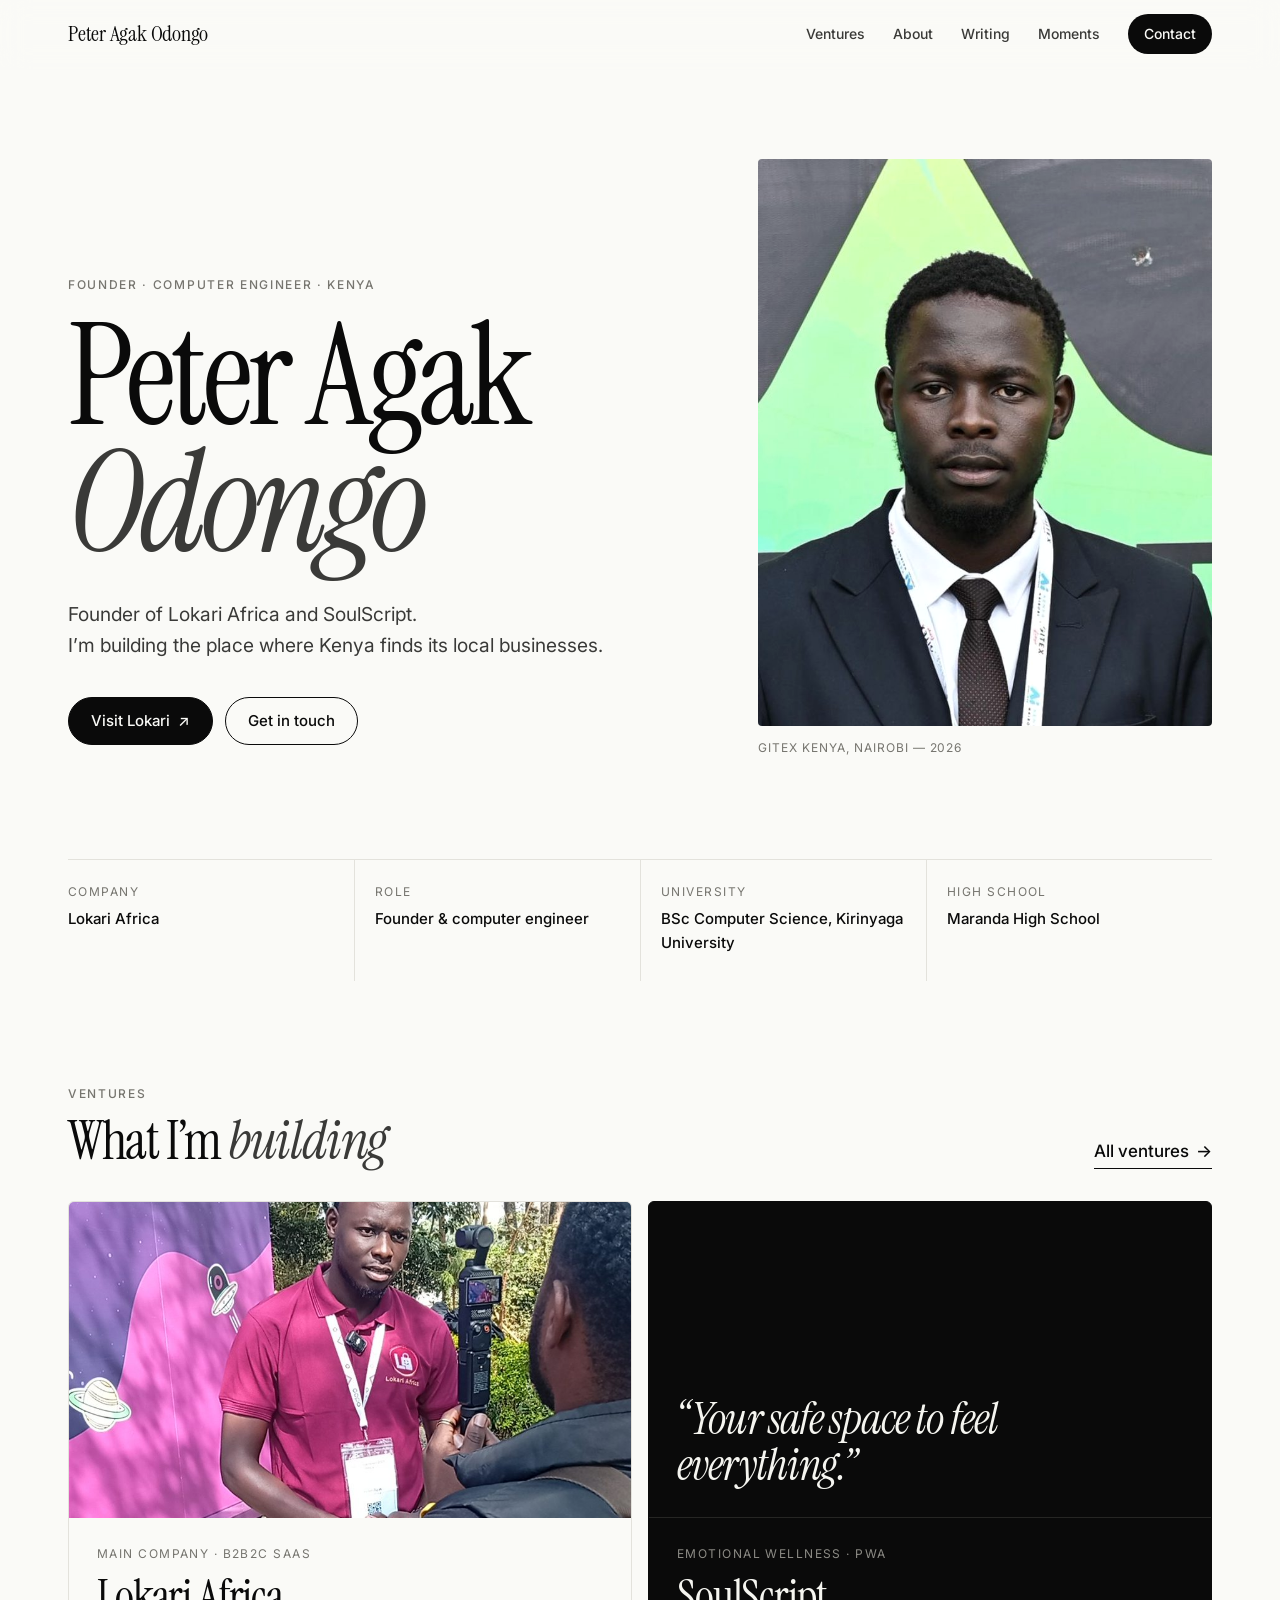
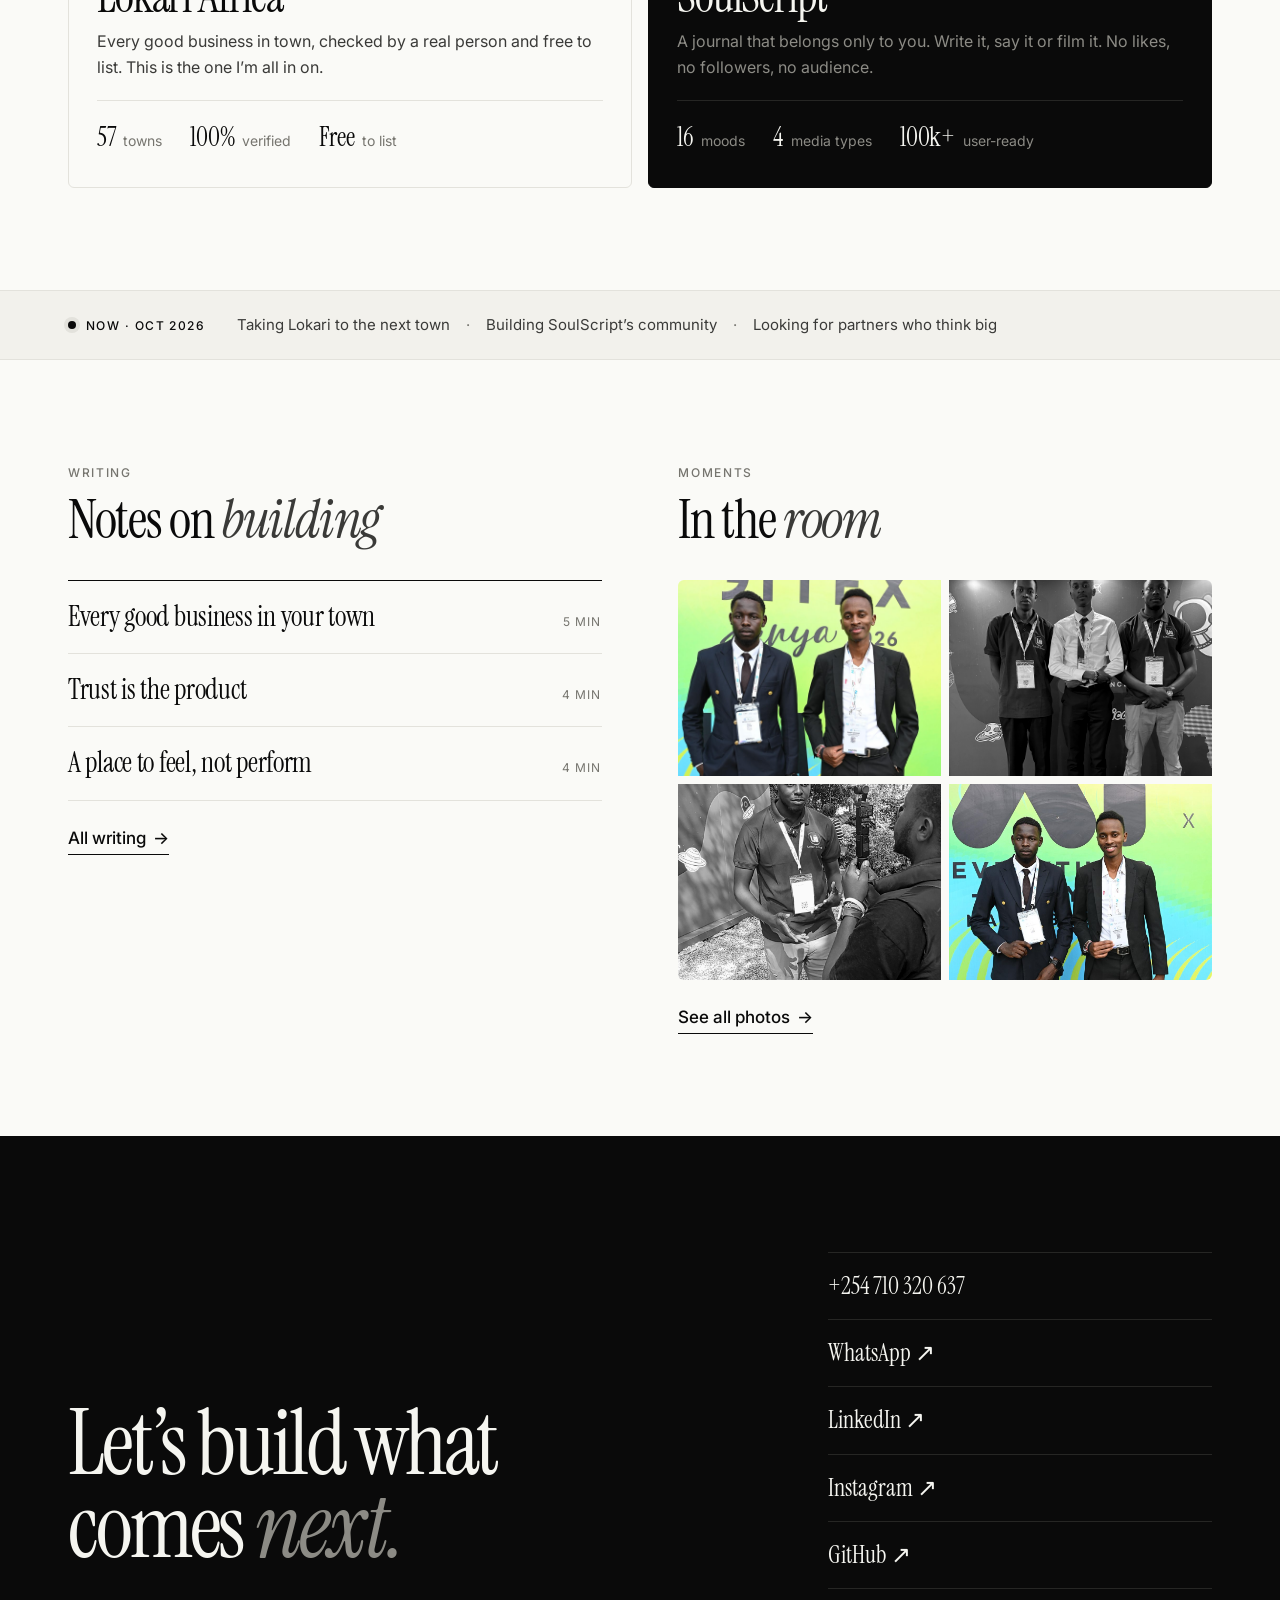
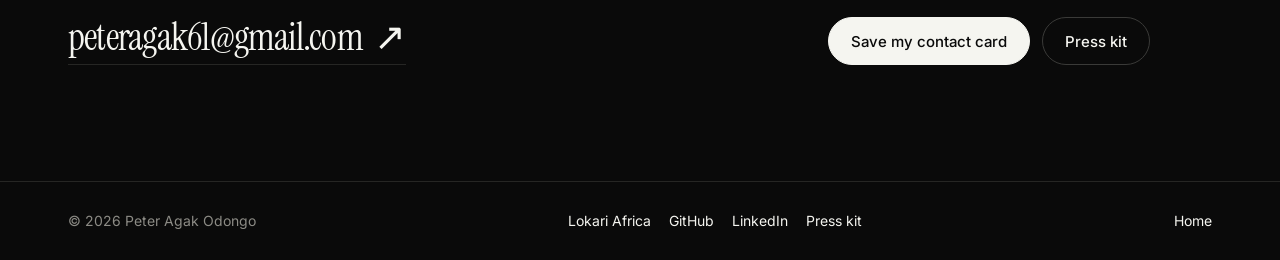
==== commit 94485db2: "Tell the Moments story in chapters and rewrite copy in Peter's voice Rebuild Moments as a two-chapte" ====
--- a/index.html
+++ b/index.html
@@ -4,7 +4,7 @@
   <meta charset="utf-8">
   <meta name="viewport" content="width=device-width, initial-scale=1">
   <title>Peter Agak Odongo — Founder of Lokari Africa &amp; SoulScript</title>
-  <meta name="description" content="Peter Agak Odongo is a Kenyan founder and software engineer. He built Lokari Africa, a B2B2C marketplace of verified local businesses in 57 towns, and SoulScript.">
+  <meta name="description" content="Peter Agak Odongo is a Kenyan founder and computer engineer. He built Lokari Africa, a marketplace of verified local businesses in 57 Kenyan towns, and SoulScript.">
   <meta name="author" content="Peter Agak Odongo">
   <meta name="robots" content="index, follow, max-image-preview:large">
   <link rel="canonical" href="https://khalick.github.io/portfolio/">
@@ -12,7 +12,7 @@
   <meta property="og:locale" content="en_KE">
   <meta property="og:type" content="profile">
   <meta property="og:title" content="Peter Agak Odongo — Founder of Lokari Africa &amp; SoulScript">
-  <meta property="og:description" content="Peter Agak Odongo is a Kenyan founder and software engineer. He built Lokari Africa, a B2B2C marketplace of verified local businesses in 57 towns, and SoulScript.">
+  <meta property="og:description" content="Peter Agak Odongo is a Kenyan founder and computer engineer. He built Lokari Africa, a marketplace of verified local businesses in 57 Kenyan towns, and SoulScript.">
   <meta property="og:url" content="https://khalick.github.io/portfolio/">
   <meta property="og:image" content="https://khalick.github.io/portfolio/assets/img/og.jpg">
   <meta property="og:image:width" content="1200">
@@ -22,7 +22,7 @@
   <meta property="profile:last_name" content="Odongo">
   <meta name="twitter:card" content="summary_large_image">
   <meta name="twitter:title" content="Peter Agak Odongo — Founder of Lokari Africa &amp; SoulScript">
-  <meta name="twitter:description" content="Peter Agak Odongo is a Kenyan founder and software engineer. He built Lokari Africa, a B2B2C marketplace of verified local businesses in 57 towns, and SoulScript.">
+  <meta name="twitter:description" content="Peter Agak Odongo is a Kenyan founder and computer engineer. He built Lokari Africa, a marketplace of verified local businesses in 57 Kenyan towns, and SoulScript.">
   <meta name="twitter:image" content="https://khalick.github.io/portfolio/assets/img/og.jpg">
   <link rel="apple-touch-icon" href="assets/img/apple-touch-icon.png">
   <link rel="sitemap" type="application/xml" href="sitemap.xml">
@@ -35,7 +35,7 @@
   <link rel="stylesheet" href="styles.css">
   <script>document.documentElement.classList.add('js')</script>
   <script type="application/ld+json">
-  { "@context": "https://schema.org", "@graph": [ { "@type": "WebSite", "@id": "https://khalick.github.io/portfolio/#website", "url": "https://khalick.github.io/portfolio/", "name": "Peter Agak Odongo", "inLanguage": "en", "publisher": { "@id": "https://khalick.github.io/portfolio/#peter" } }, { "@type": "ProfilePage", "@id": "https://khalick.github.io/portfolio/#profile", "url": "https://khalick.github.io/portfolio/", "name": "Peter Agak Odongo", "mainEntity": { "@id": "https://khalick.github.io/portfolio/#peter" }, "isPartOf": { "@id": "https://khalick.github.io/portfolio/#website" } }, { "@type": "Person", "@id": "https://khalick.github.io/portfolio/#peter", "name": "Peter Agak Odongo", "alternateName": ["Peter Odongo", "Agak Peter Odongo"], "givenName": "Peter", "familyName": "Odongo", "url": "https://khalick.github.io/portfolio/", "image": "https://khalick.github.io/portfolio/assets/img/hero.jpg", "email": "mailto:peteragak61@gmail.com", "telephone": "+254710320637", "jobTitle": "Founder", "nationality": { "@type": "Country", "name": "Kenya" }, "address": { "@type": "PostalAddress", "addressCountry": "KE" }, "worksFor": { "@id": "https://khalick.github.io/portfolio/#lokari" }, "alumniOf": [ { "@type": "CollegeOrUniversity", "name": "Kirinyaga University", "sameAs": "https://www.kyu.ac.ke/" }, { "@type": "HighSchool", "name": "Maranda High School" } ], "hasCredential": { "@type": "EducationalOccupationalCredential", "credentialCategory": "degree", "name": "Bachelor of Science in Computer Science", "recognizedBy": { "@type": "CollegeOrUniversity", "name": "Kirinyaga University" } }, "knowsAbout": ["Software engineering", "Full-stack web development", "SaaS", "B2B2C marketplaces", "Local commerce", "EdTech", "Startups in Africa", "Privacy-first product design", "TypeScript", "React", "Node.js", "Laravel", "PostgreSQL", "Supabase"], "sameAs": ["https://www.linkedin.com/in/peter-odongo-0024b2290", "https://github.com/Khalick", "https://www.instagram.com/a.gak__"] }, { "@type": "Organization", "@id": "https://khalick.github.io/portfolio/#lokari", "name": "Lokari Africa", "alternateName": "Lokari", "url": "https://www.lokari.co.ke/", "description": "Kenya's trusted marketplace for local commerce: a B2B2C platform of human-verified local businesses across 57 Kenyan towns. Free to list.", "founder": { "@id": "https://khalick.github.io/portfolio/#peter" }, "areaServed": { "@type": "Country", "name": "Kenya" }, "sameAs": ["https://instagram.com/lokari_kenya", "https://x.com/bizhub_net", "https://www.facebook.com/profile.php?id=61588979216091"] }, { "@type": "SoftwareApplication", "@id": "https://khalick.github.io/portfolio/#soulscript", "name": "SoulScript", "description": "A privacy-first emotional journaling platform for capturing feelings through text, photos, video and voice notes in a private vault.", "applicationCategory": "LifestyleApplication", "operatingSystem": "Web, Android (PWA)", "creator": { "@id": "https://khalick.github.io/portfolio/#peter" }, "offers": [ { "@type": "Offer", "name": "Free", "price": "0", "priceCurrency": "USD" }, { "@type": "Offer", "name": "Premium", "price": "4.99", "priceCurrency": "USD" } ] } ] }
+  { "@context": "https://schema.org", "@graph": [ { "@type": "WebSite", "@id": "https://khalick.github.io/portfolio/#website", "url": "https://khalick.github.io/portfolio/", "name": "Peter Agak Odongo", "inLanguage": "en", "publisher": { "@id": "https://khalick.github.io/portfolio/#peter" } }, { "@type": "ProfilePage", "@id": "https://khalick.github.io/portfolio/#profile", "url": "https://khalick.github.io/portfolio/", "name": "Peter Agak Odongo", "mainEntity": { "@id": "https://khalick.github.io/portfolio/#peter" }, "isPartOf": { "@id": "https://khalick.github.io/portfolio/#website" } }, { "@type": "Person", "@id": "https://khalick.github.io/portfolio/#peter", "name": "Peter Agak Odongo", "alternateName": ["Peter Odongo", "Agak Peter Odongo"], "givenName": "Peter", "familyName": "Odongo", "url": "https://khalick.github.io/portfolio/", "image": "https://khalick.github.io/portfolio/assets/img/hero.jpg", "email": "mailto:peteragak61@gmail.com", "telephone": "+254710320637", "jobTitle": "Founder and Computer Engineer", "nationality": { "@type": "Country", "name": "Kenya" }, "address": { "@type": "PostalAddress", "addressCountry": "KE" }, "worksFor": { "@id": "https://khalick.github.io/portfolio/#lokari" }, "alumniOf": [ { "@type": "CollegeOrUniversity", "name": "Kirinyaga University", "sameAs": "https://www.kyu.ac.ke/" }, { "@type": "HighSchool", "name": "Maranda High School" } ], "hasCredential": { "@type": "EducationalOccupationalCredential", "credentialCategory": "degree", "name": "Bachelor of Science in Computer Science", "recognizedBy": { "@type": "CollegeOrUniversity", "name": "Kirinyaga University" } }, "knowsAbout": ["Software engineering", "Computer engineering", "SaaS", "B2B2C marketplaces", "Local commerce", "EdTech", "Startups in Africa", "Privacy-first product design", "TypeScript", "React", "Node.js", "Laravel", "PostgreSQL", "Supabase"], "sameAs": ["https://www.linkedin.com/in/peter-odongo-0024b2290", "https://github.com/Khalick", "https://www.instagram.com/a.gak__"] }, { "@type": "Organization", "@id": "https://khalick.github.io/portfolio/#lokari", "name": "Lokari Africa", "alternateName": "Lokari", "url": "https://www.lokari.co.ke/", "description": "Kenya's trusted marketplace for local commerce: a B2B2C platform of human-verified local businesses across 57 Kenyan towns. Free to list.", "founder": { "@id": "https://khalick.github.io/portfolio/#peter" }, "areaServed": { "@type": "Country", "name": "Kenya" }, "sameAs": ["https://instagram.com/lokari_kenya", "https://x.com/bizhub_net", "https://www.facebook.com/profile.php?id=61588979216091"] }, { "@type": "SoftwareApplication", "@id": "https://khalick.github.io/portfolio/#soulscript", "name": "SoulScript", "description": "A privacy-first emotional journaling platform for capturing feelings through text, photos, video and voice notes in a private vault.", "applicationCategory": "LifestyleApplication", "operatingSystem": "Web, Android (PWA)", "creator": { "@id": "https://khalick.github.io/portfolio/#peter" }, "offers": [ { "@type": "Offer", "name": "Free", "price": "0", "priceCurrency": "USD" }, { "@type": "Offer", "name": "Premium", "price": "4.99", "priceCurrency": "USD" } ] } ] }
   </script>
 </head>
 <body>
@@ -46,7 +46,6 @@
       <button class="nav__toggle" type="button" aria-expanded="false" aria-controls="nav-links"><span></span><span></span><span class="sr-only">Menu</span></button>
       <nav class="nav__links" id="nav-links" aria-label="Primary">
         <a href="ventures.html">Ventures</a>
-        <a href="work.html">Work</a>
         <a href="about.html">About</a>
         <a href="writing.html">Writing</a>
         <a href="moments.html">Moments</a>
@@ -61,9 +60,9 @@
     <section class="hero">
       <div class="wrap hero__grid">
         <div class="hero__copy">
-          <p class="eyebrow reveal">Founder · Software Engineer · Kenya</p>
+          <p class="eyebrow reveal">Founder · Computer Engineer · Kenya</p>
           <h1 class="hero__title reveal">Peter Agak<br><em>Odongo</em></h1>
-          <p class="hero__lede reveal">I’m a founder who writes the code. I build software that helps African businesses and schools get found, get trusted and grow. My main company, Lokari Africa, puts every good business in a Kenyan town in front of the people looking for it.</p>
+          <p class="hero__lede reveal">Founder of Lokari Africa and SoulScript.<br>I’m building the place where Kenya finds its local businesses.</p>
           <div class="hero__actions reveal">
             <a class="btn btn--solid" href="https://www.lokari.co.ke/" target="_blank" rel="noopener">Visit Lokari <span aria-hidden="true">↗</span></a>
             <a class="btn btn--ghost" href="contact.html">Get in touch</a>
@@ -77,9 +76,9 @@
 
       <dl class="wrap facts reveal">
         <div><dt>Company</dt><dd>Lokari Africa</dd></div>
-        <div><dt>Role</dt><dd>Founder &amp; full-stack engineer</dd></div>
-        <div><dt>Built for</dt><dd>CLIPS College · Clevers Schools</dd></div>
-        <div><dt>Education</dt><dd>BSc Computer Science, Kirinyaga University</dd></div>
+        <div><dt>Role</dt><dd>Founder &amp; computer engineer</dd></div>
+        <div><dt>University</dt><dd>BSc Computer Science, Kirinyaga University</dd></div>
+        <div><dt>High school</dt><dd>Maranda High School</dd></div>
       </dl>
     </section>
 
@@ -100,7 +99,7 @@
             <div class="vcard__body">
               <p class="vcard__meta">Main company · B2B2C SaaS</p>
               <h3>Lokari Africa</h3>
-              <p>Kenya’s trusted marketplace for local commerce. Every business is verified by a person, and listing is free.</p>
+              <p>Every good business in town, checked by a real person and free to list. This is the one I’m all in on.</p>
               <ul class="vcard__stats">
                 <li><strong>57</strong> towns</li>
                 <li><strong>100%</strong> verified</li>
@@ -114,7 +113,7 @@
             <div class="vcard__body">
               <p class="vcard__meta">Emotional wellness · PWA</p>
               <h3>SoulScript</h3>
-              <p>A privacy-first emotional journal. Text, photos, video and voice, in a private vault with no likes or followers.</p>
+              <p>A journal that belongs only to you. Write it, say it or film it. No likes, no followers, no audience.</p>
               <ul class="vcard__stats">
                 <li><strong>16</strong> moods</li>
                 <li><strong>4</strong> media types</li>
@@ -124,11 +123,6 @@
           </a>
         </div>
 
-        <a class="also reveal" href="work.html">
-          <span class="also__label">Also built</span>
-          <span class="also__list">CLIPS Technical College · Clevers Schools</span>
-          <span class="also__go">See my work →</span>
-        </a>
       </div>
     </section>
 
@@ -137,9 +131,9 @@
       <div class="wrap now-strip__inner reveal">
         <p class="now-strip__label"><span class="now-strip__dot"></span>Now · Oct 2026</p>
         <ul>
-          <li>Growing Lokari across 57 Kenyan towns</li>
-          <li>Building SoulScript’s community features</li>
-          <li>Open to partners, investors &amp; engineers</li>
+          <li>Taking Lokari to the next town</li>
+          <li>Building SoulScript’s community</li>
+          <li>Looking for partners who think big</li>
         </ul>
       </div>
     </section>
--- a/styles.css
+++ b/styles.css
@@ -707,3 +707,87 @@
   .clients a { flex-direction: column; gap: 2px; }
   .contact__item { padding-left: 0 !important; border-left: 0 !important; }
 }
+
+/* =========================================================
+   Moments: photo story
+   ========================================================= */
+.tale-intro { padding-bottom: clamp(16px, 3vw, 40px); }
+.tale-intro__lede { margin-top: 24px; max-width: 26em; font-family: var(--serif); font-size: clamp(22px, 2.4vw, 32px); line-height: 1.3; color: var(--ink-2); }
+
+.tale { padding: clamp(48px, 6vw, 88px) 0 clamp(24px, 4vw, 48px); }
+.tale-chapter { display: flex; align-items: flex-end; gap: clamp(16px, 3vw, 32px); padding-bottom: 24px; border-bottom: 1px solid var(--ink); margin-bottom: clamp(48px, 7vw, 104px); }
+.tale-chapter__n { font-family: var(--serif); font-style: italic; font-size: clamp(88px, 13vw, 200px); line-height: .72; color: #D6D5CE; }
+.tale-chapter h2 { font-family: var(--serif); font-size: clamp(40px, 5.6vw, 88px); line-height: .95; letter-spacing: -.03em; }
+.tale-chapter p { margin-top: 12px; font-size: 13px; letter-spacing: .12em; text-transform: uppercase; color: var(--muted); }
+
+.beat { margin: 0 0 clamp(80px, 11vw, 160px); display: grid; grid-template-columns: repeat(12, minmax(0, 1fr)); column-gap: clamp(16px, 2.5vw, 36px); align-items: center; }
+.beat__img, .finale__img { display: block; width: 100%; padding: 0; border: 0; background: var(--bg-alt); border-radius: 4px; overflow: hidden; cursor: zoom-in; }
+.beat__img img, .finale__img img { width: 100%; height: 100%; object-fit: cover; transition: transform 1.6s var(--ease), filter .7s var(--ease); }
+.beat__img:hover img, .finale__img:hover img { transform: scale(1.03); }
+.beat__img:hover img.mono, .finale__img:hover img.mono { filter: grayscale(0) contrast(1) brightness(1); }
+.beat__img:focus-visible, .finale__img:focus-visible { outline: 2px solid var(--ink); outline-offset: 4px; }
+
+.beat--left .beat__img  { grid-column: 1 / span 6; grid-row: 1; aspect-ratio: 4 / 5; }
+.beat--left .beat__text { grid-column: 8 / span 5; grid-row: 1; }
+.beat--right .beat__img  { grid-column: 7 / span 6; grid-row: 1; aspect-ratio: 4 / 5; }
+.beat--right .beat__text { grid-column: 1 / span 5; grid-row: 1; }
+.beat--wide .beat__img  { grid-column: 1 / -1; aspect-ratio: 16 / 10; }
+.beat--wide .beat__img img { object-position: 50% 55%; }
+.beat--left .beat__img img, .beat--right .beat__img img, .beat--pair .beat__img img { object-position: 50% 12%; }
+.beat--wide .beat__text { grid-column: 7 / span 6; margin-top: 32px; }
+.beat--pair { align-items: start; }
+.beat--pair .beat__img:nth-of-type(1) { grid-column: 1 / span 5; grid-row: 1; aspect-ratio: 4 / 5; }
+.beat--pair .beat__img:nth-of-type(2) { grid-column: 6 / span 4; grid-row: 1; aspect-ratio: 4 / 5; margin-top: 22%; }
+.beat--pair .beat__text { grid-column: 10 / span 3; grid-row: 1; align-self: end; }
+
+.beat__n { display: block; font-family: var(--serif); font-style: italic; font-size: 22px; color: var(--muted); margin-bottom: 14px; }
+.beat__text h3, .finale__text h3 { font-family: var(--serif); font-size: clamp(32px, 3.4vw, 50px); line-height: 1; letter-spacing: -.02em; margin-bottom: 16px; }
+.beat__text p, .finale__text p { color: var(--ink-2); font-size: 17px; line-height: 1.7; max-width: 24em; }
+
+.js .beat--left.reveal  { transform: translateX(-28px); }
+.js .beat--right.reveal { transform: translateX(28px); }
+.js .beat.reveal.is-in  { transform: none; }
+
+/* Quote bands between chapters */
+.interlude { margin: 0; background: var(--inverse-bg); color: var(--inverse-ink); padding: clamp(80px, 12vw, 168px) 0; }
+.interlude p { font-family: var(--serif); font-style: italic; font-size: clamp(36px, 5.6vw, 88px); line-height: 1.04; letter-spacing: -.025em; max-width: 15em; }
+.interlude cite { display: block; margin-top: 28px; font-style: normal; font-size: 13px; letter-spacing: .14em; text-transform: uppercase; color: var(--inverse-muted); }
+.interlude cite::before { content: ""; display: inline-block; width: 32px; height: 1px; background: var(--inverse-muted); vertical-align: middle; margin-right: 14px; }
+
+/* Finale: three of us */
+.finale { padding: clamp(64px, 9vw, 128px) 0 0; }
+.finale__figure { margin: 0; position: relative; border-radius: 4px; overflow: hidden; }
+.finale__img { aspect-ratio: 4 / 3; border-radius: 0; }
+.finale__img img { object-position: 50% 18%; }
+.finale__figure::after { content: ""; position: absolute; inset: 0; background: linear-gradient(to top, rgba(10,10,10,.88) 0%, rgba(10,10,10,.45) 32%, rgba(10,10,10,0) 58%); pointer-events: none; }
+.finale__quote {
+  position: absolute; left: clamp(20px, 4vw, 56px); right: clamp(20px, 4vw, 56px); bottom: clamp(20px, 4vw, 52px); z-index: 1; margin: 0;
+  font-family: var(--serif); font-style: italic; font-size: clamp(26px, 4.2vw, 64px); line-height: 1.06; letter-spacing: -.02em;
+  color: #FAFAF7; max-width: 17em; pointer-events: none;
+}
+.finale__text { display: grid; grid-template-columns: 5fr 7fr; gap: clamp(16px, 4vw, 64px); padding: 36px 0 0; align-items: start; }
+.finale__text .beat__n { grid-column: 1; grid-row: 1; }
+.finale__text h3 { grid-column: 1; grid-row: 2; }
+.finale__text p { grid-column: 2; grid-row: 1 / span 2; align-self: end; max-width: 30em; }
+
+/* Ending */
+.tale-end { padding: clamp(96px, 12vw, 168px) 0 clamp(80px, 10vw, 128px); }
+.tale-end__quote { font-family: var(--serif); font-style: italic; font-size: clamp(48px, 9vw, 140px); line-height: .95; letter-spacing: -.035em; }
+.tale-end__quote cite { display: block; margin-top: 24px; font-family: var(--sans); font-style: normal; font-size: 13px; letter-spacing: .14em; text-transform: uppercase; color: var(--muted); }
+.tale-end__cta { margin-top: clamp(56px, 8vw, 96px); padding-top: 32px; border-top: 1px solid var(--ink); display: flex; justify-content: space-between; align-items: center; gap: 24px; flex-wrap: wrap; }
+.tale-end__cta h2 { font-family: var(--serif); font-size: clamp(30px, 3.6vw, 52px); line-height: 1.05; letter-spacing: -.02em; }
+
+@media (max-width: 860px) {
+  .beat { grid-template-columns: repeat(2, minmax(0, 1fr)); row-gap: 24px; }
+  .beat--left .beat__img, .beat--right .beat__img, .beat--wide .beat__img { grid-column: 1 / -1; grid-row: 1; }
+  .beat--left .beat__text, .beat--right .beat__text, .beat--wide .beat__text { grid-column: 1 / -1; grid-row: 2; margin-top: 0; }
+  .beat--pair .beat__img:nth-of-type(1) { grid-column: 1; }
+  .beat--pair .beat__img:nth-of-type(2) { grid-column: 2; margin-top: 18%; }
+  .beat--pair .beat__text { grid-column: 1 / -1; grid-row: 2; }
+  .beat--wide .beat__img { aspect-ratio: 4 / 3; }
+  .js .beat--left.reveal, .js .beat--right.reveal { transform: translateY(24px); }
+  .finale__img { aspect-ratio: 4 / 5; }
+  .finale__img img { object-position: 50% 10%; }
+  .finale__text { grid-template-columns: 1fr; }
+  .finale__text p { grid-column: 1; grid-row: 3; }
+}
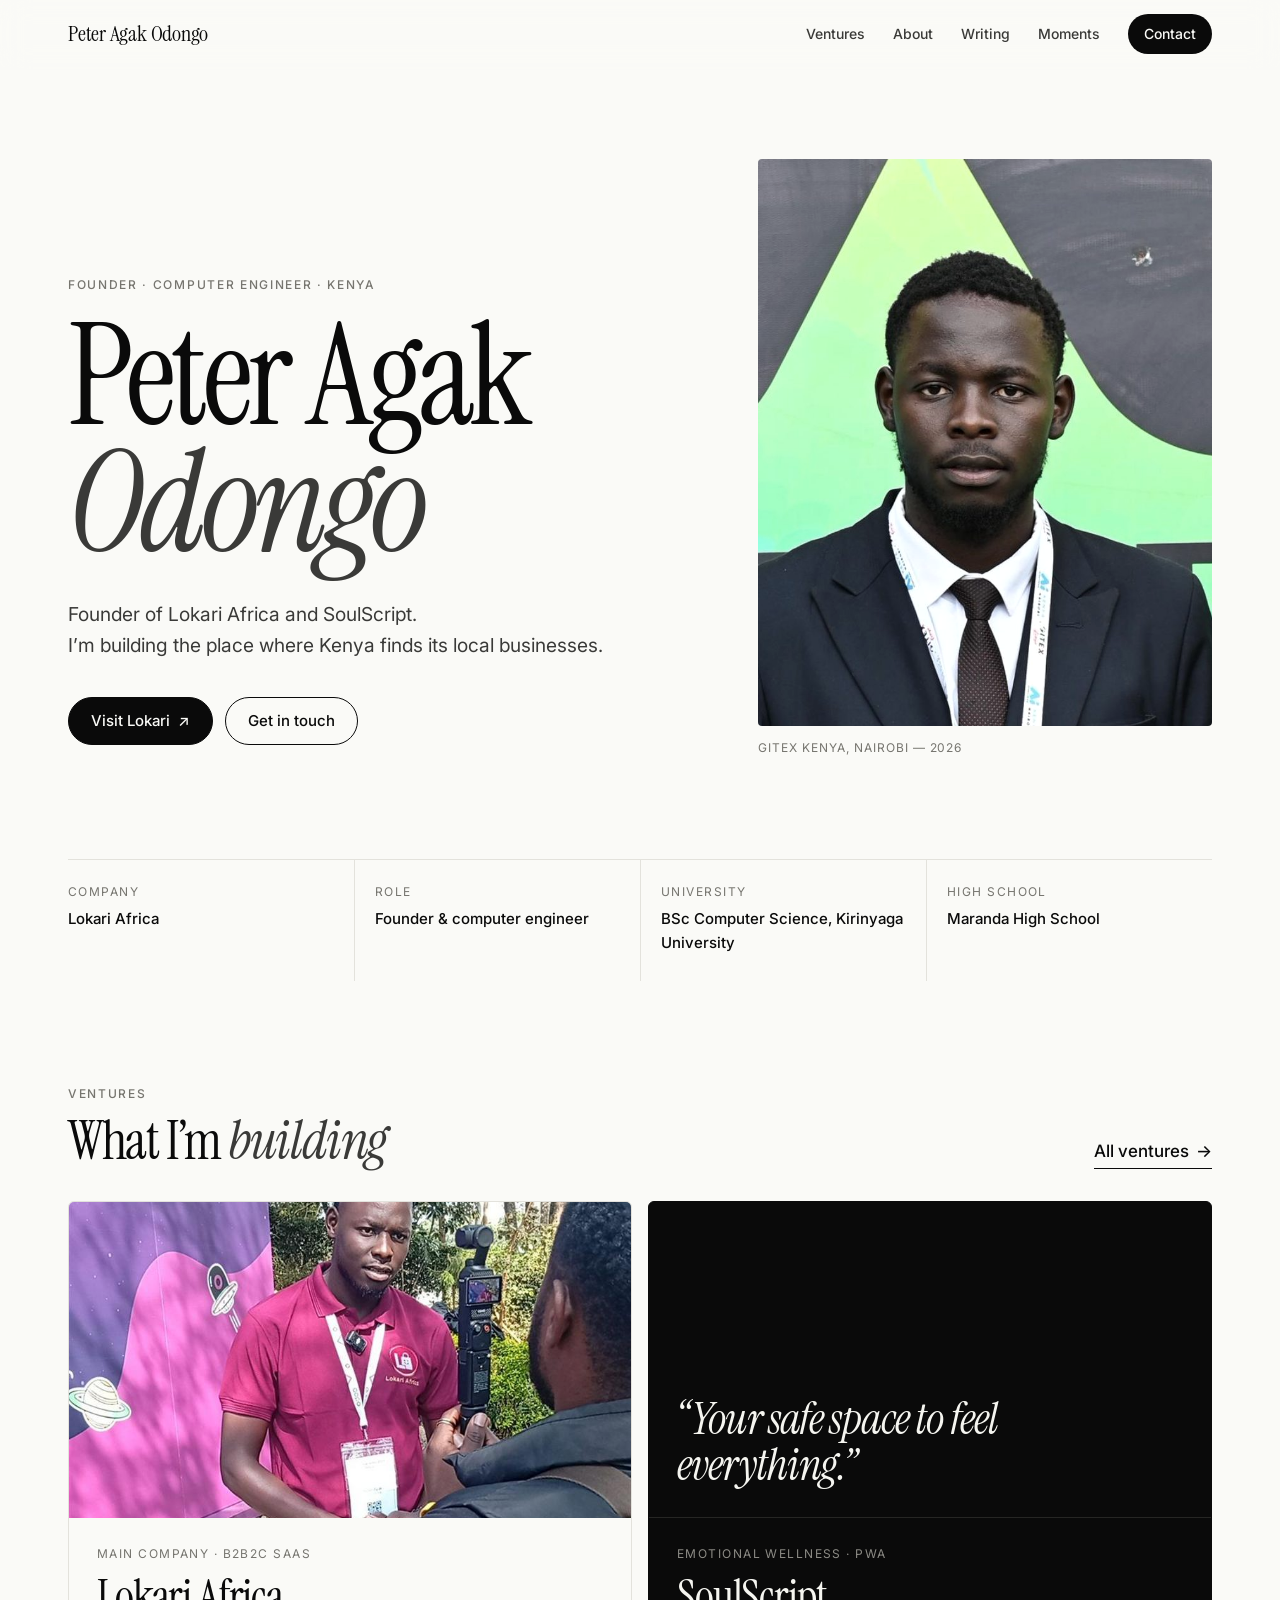
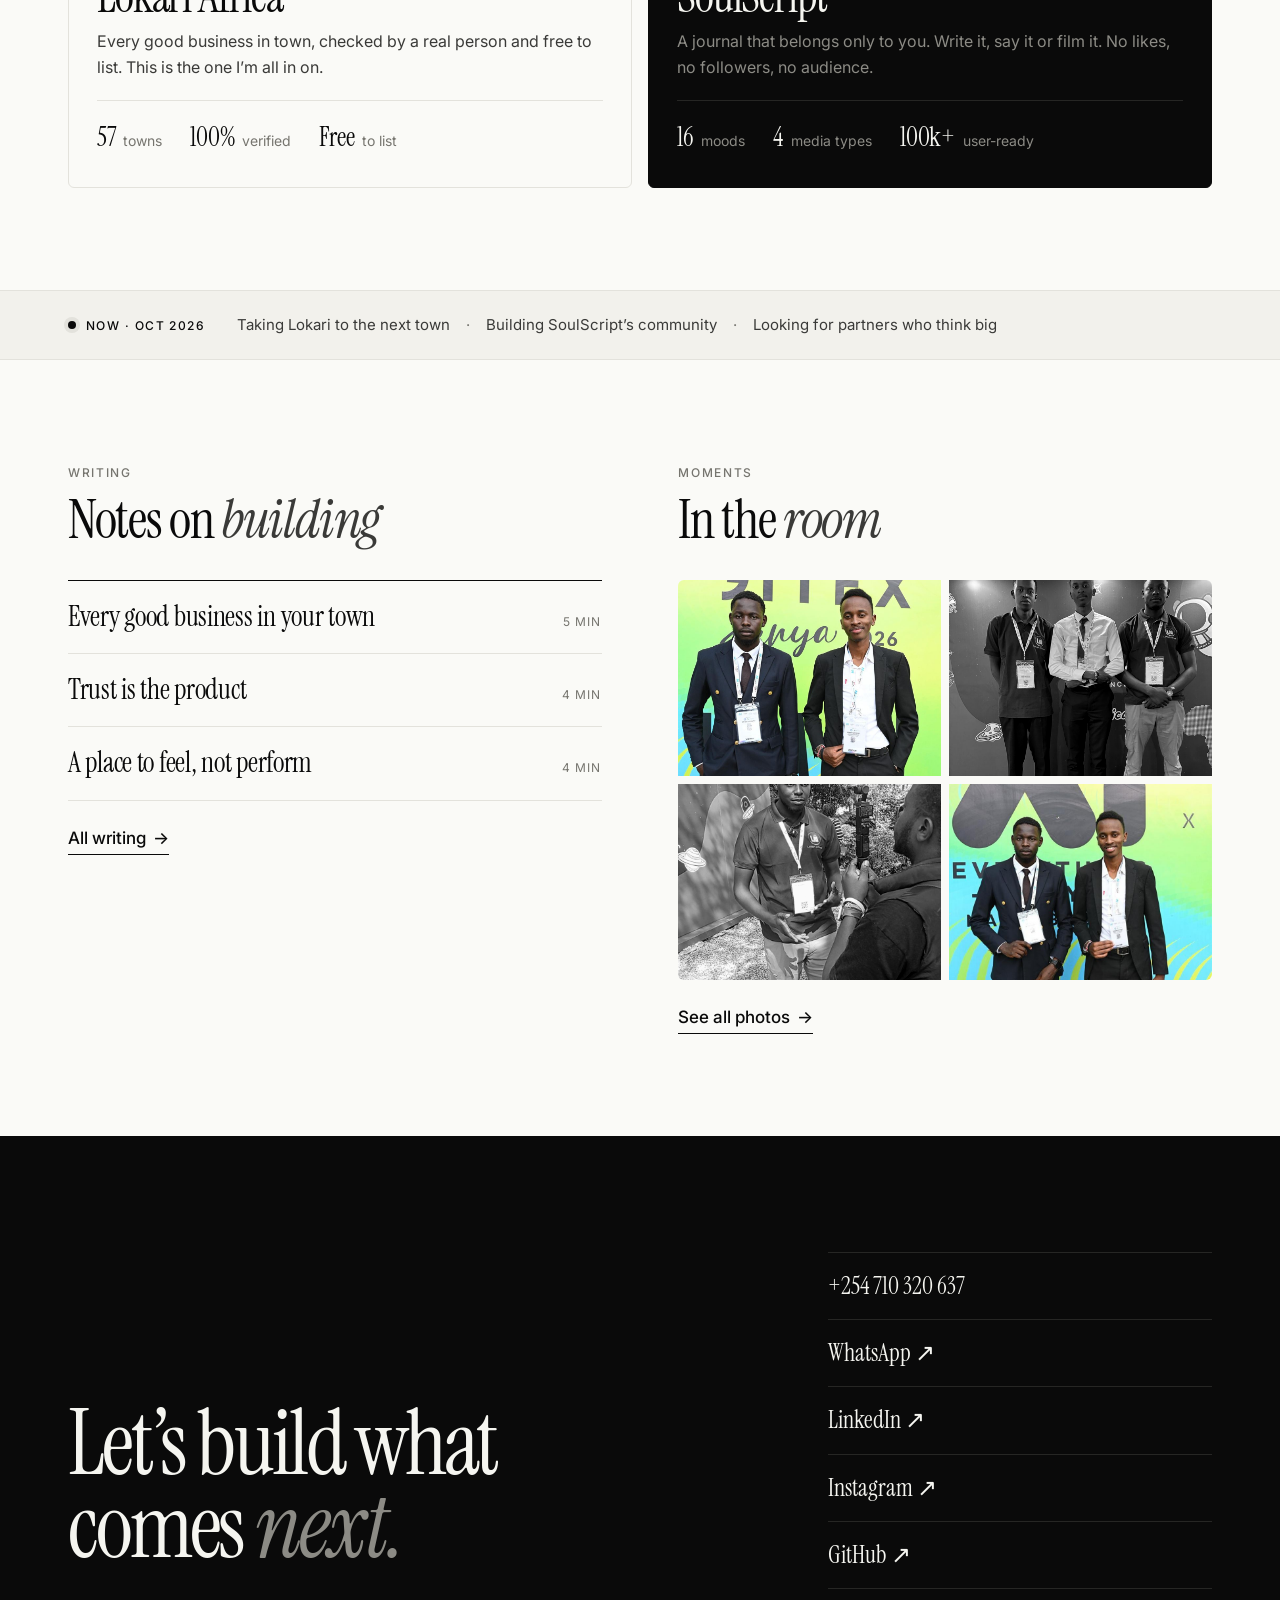
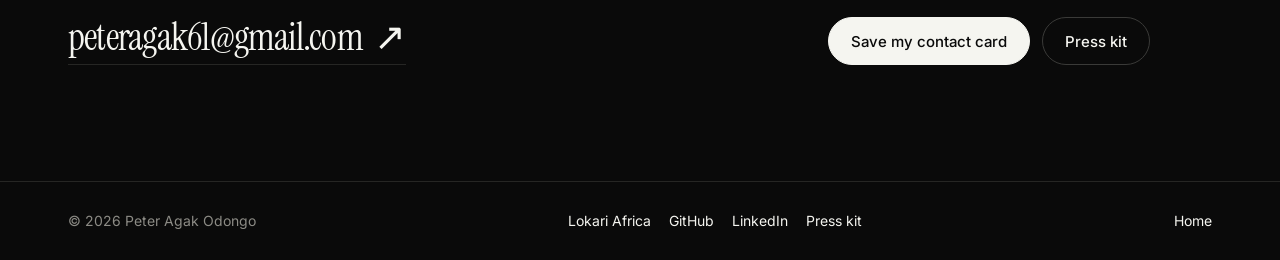
==== commit ff6d85e4: "Refresh SEO: tighter descriptions, image search data, lighter photos Shorten meta descriptions to fi" ====
--- a/index.html
+++ b/index.html
@@ -4,7 +4,7 @@
   <meta charset="utf-8">
   <meta name="viewport" content="width=device-width, initial-scale=1">
   <title>Peter Agak Odongo — Founder of Lokari Africa &amp; SoulScript</title>
-  <meta name="description" content="Peter Agak Odongo is a Kenyan founder and computer engineer. He built Lokari Africa, a marketplace of verified local businesses in 57 Kenyan towns, and SoulScript.">
+  <meta name="description" content="Peter Agak Odongo is a Kenyan founder and computer engineer behind Lokari Africa, a marketplace of verified local businesses in 57 towns, and SoulScript.">
   <meta name="author" content="Peter Agak Odongo">
   <meta name="robots" content="index, follow, max-image-preview:large">
   <link rel="canonical" href="https://khalick.github.io/portfolio/">
@@ -12,7 +12,7 @@
   <meta property="og:locale" content="en_KE">
   <meta property="og:type" content="profile">
   <meta property="og:title" content="Peter Agak Odongo — Founder of Lokari Africa &amp; SoulScript">
-  <meta property="og:description" content="Peter Agak Odongo is a Kenyan founder and computer engineer. He built Lokari Africa, a marketplace of verified local businesses in 57 Kenyan towns, and SoulScript.">
+  <meta property="og:description" content="Peter Agak Odongo is a Kenyan founder and computer engineer behind Lokari Africa, a marketplace of verified local businesses in 57 towns, and SoulScript.">
   <meta property="og:url" content="https://khalick.github.io/portfolio/">
   <meta property="og:image" content="https://khalick.github.io/portfolio/assets/img/og.jpg">
   <meta property="og:image:width" content="1200">
@@ -22,7 +22,7 @@
   <meta property="profile:last_name" content="Odongo">
   <meta name="twitter:card" content="summary_large_image">
   <meta name="twitter:title" content="Peter Agak Odongo — Founder of Lokari Africa &amp; SoulScript">
-  <meta name="twitter:description" content="Peter Agak Odongo is a Kenyan founder and computer engineer. He built Lokari Africa, a marketplace of verified local businesses in 57 Kenyan towns, and SoulScript.">
+  <meta name="twitter:description" content="Peter Agak Odongo is a Kenyan founder and computer engineer behind Lokari Africa, a marketplace of verified local businesses in 57 towns, and SoulScript.">
   <meta name="twitter:image" content="https://khalick.github.io/portfolio/assets/img/og.jpg">
   <link rel="apple-touch-icon" href="assets/img/apple-touch-icon.png">
   <link rel="sitemap" type="application/xml" href="sitemap.xml">
@@ -35,7 +35,7 @@
   <link rel="stylesheet" href="styles.css">
   <script>document.documentElement.classList.add('js')</script>
   <script type="application/ld+json">
-  { "@context": "https://schema.org", "@graph": [ { "@type": "WebSite", "@id": "https://khalick.github.io/portfolio/#website", "url": "https://khalick.github.io/portfolio/", "name": "Peter Agak Odongo", "inLanguage": "en", "publisher": { "@id": "https://khalick.github.io/portfolio/#peter" } }, { "@type": "ProfilePage", "@id": "https://khalick.github.io/portfolio/#profile", "url": "https://khalick.github.io/portfolio/", "name": "Peter Agak Odongo", "mainEntity": { "@id": "https://khalick.github.io/portfolio/#peter" }, "isPartOf": { "@id": "https://khalick.github.io/portfolio/#website" } }, { "@type": "Person", "@id": "https://khalick.github.io/portfolio/#peter", "name": "Peter Agak Odongo", "alternateName": ["Peter Odongo", "Agak Peter Odongo"], "givenName": "Peter", "familyName": "Odongo", "url": "https://khalick.github.io/portfolio/", "image": "https://khalick.github.io/portfolio/assets/img/hero.jpg", "email": "mailto:peteragak61@gmail.com", "telephone": "+254710320637", "jobTitle": "Founder and Computer Engineer", "nationality": { "@type": "Country", "name": "Kenya" }, "address": { "@type": "PostalAddress", "addressCountry": "KE" }, "worksFor": { "@id": "https://khalick.github.io/portfolio/#lokari" }, "alumniOf": [ { "@type": "CollegeOrUniversity", "name": "Kirinyaga University", "sameAs": "https://www.kyu.ac.ke/" }, { "@type": "HighSchool", "name": "Maranda High School" } ], "hasCredential": { "@type": "EducationalOccupationalCredential", "credentialCategory": "degree", "name": "Bachelor of Science in Computer Science", "recognizedBy": { "@type": "CollegeOrUniversity", "name": "Kirinyaga University" } }, "knowsAbout": ["Software engineering", "Computer engineering", "SaaS", "B2B2C marketplaces", "Local commerce", "EdTech", "Startups in Africa", "Privacy-first product design", "TypeScript", "React", "Node.js", "Laravel", "PostgreSQL", "Supabase"], "sameAs": ["https://www.linkedin.com/in/peter-odongo-0024b2290", "https://github.com/Khalick", "https://www.instagram.com/a.gak__"] }, { "@type": "Organization", "@id": "https://khalick.github.io/portfolio/#lokari", "name": "Lokari Africa", "alternateName": "Lokari", "url": "https://www.lokari.co.ke/", "description": "Kenya's trusted marketplace for local commerce: a B2B2C platform of human-verified local businesses across 57 Kenyan towns. Free to list.", "founder": { "@id": "https://khalick.github.io/portfolio/#peter" }, "areaServed": { "@type": "Country", "name": "Kenya" }, "sameAs": ["https://instagram.com/lokari_kenya", "https://x.com/bizhub_net", "https://www.facebook.com/profile.php?id=61588979216091"] }, { "@type": "SoftwareApplication", "@id": "https://khalick.github.io/portfolio/#soulscript", "name": "SoulScript", "description": "A privacy-first emotional journaling platform for capturing feelings through text, photos, video and voice notes in a private vault.", "applicationCategory": "LifestyleApplication", "operatingSystem": "Web, Android (PWA)", "creator": { "@id": "https://khalick.github.io/portfolio/#peter" }, "offers": [ { "@type": "Offer", "name": "Free", "price": "0", "priceCurrency": "USD" }, { "@type": "Offer", "name": "Premium", "price": "4.99", "priceCurrency": "USD" } ] } ] }
+  { "@context": "https://schema.org", "@graph": [ { "@type": "WebSite", "@id": "https://khalick.github.io/portfolio/#website", "url": "https://khalick.github.io/portfolio/", "name": "Peter Agak Odongo", "inLanguage": "en", "publisher": { "@id": "https://khalick.github.io/portfolio/#peter" } }, { "@type": "ProfilePage", "@id": "https://khalick.github.io/portfolio/#profile", "url": "https://khalick.github.io/portfolio/", "name": "Peter Agak Odongo", "mainEntity": { "@id": "https://khalick.github.io/portfolio/#peter" }, "isPartOf": { "@id": "https://khalick.github.io/portfolio/#website" } }, { "@type": "Person", "@id": "https://khalick.github.io/portfolio/#peter", "name": "Peter Agak Odongo", "alternateName": ["Peter Odongo", "Agak Peter Odongo"], "givenName": "Peter", "familyName": "Odongo", "url": "https://khalick.github.io/portfolio/", "image": "https://khalick.github.io/portfolio/assets/img/hero.jpg", "email": "mailto:peteragak61@gmail.com", "telephone": "+254710320637", "jobTitle": "Founder and Computer Engineer", "description": "Kenyan founder and computer engineer. Founder of Lokari Africa and SoulScript. Maranda High School alumnus with a BSc in Computer Science from Kirinyaga University.", "nationality": { "@type": "Country", "name": "Kenya" }, "address": { "@type": "PostalAddress", "addressCountry": "KE" }, "worksFor": { "@id": "https://khalick.github.io/portfolio/#lokari" }, "alumniOf": [ { "@type": "CollegeOrUniversity", "name": "Kirinyaga University", "sameAs": "https://www.kyu.ac.ke/" }, { "@type": "HighSchool", "name": "Maranda High School" } ], "hasCredential": { "@type": "EducationalOccupationalCredential", "credentialCategory": "degree", "name": "Bachelor of Science in Computer Science", "recognizedBy": { "@type": "CollegeOrUniversity", "name": "Kirinyaga University" } }, "knowsAbout": ["Software engineering", "Computer engineering", "SaaS", "B2B2C marketplaces", "Local commerce", "EdTech", "Startups in Africa", "Privacy-first product design", "TypeScript", "React", "Node.js", "Laravel", "PostgreSQL", "Supabase"], "sameAs": ["https://www.linkedin.com/in/peter-odongo-0024b2290", "https://github.com/Khalick", "https://www.instagram.com/a.gak__"] }, { "@type": "Organization", "@id": "https://khalick.github.io/portfolio/#lokari", "name": "Lokari Africa", "alternateName": "Lokari", "url": "https://www.lokari.co.ke/", "description": "Kenya's trusted marketplace for local commerce: a B2B2C platform of human-verified local businesses across 57 Kenyan towns. Free to list.", "founder": { "@id": "https://khalick.github.io/portfolio/#peter" }, "areaServed": { "@type": "Country", "name": "Kenya" }, "sameAs": ["https://instagram.com/lokari_kenya", "https://x.com/bizhub_net", "https://www.facebook.com/profile.php?id=61588979216091"] }, { "@type": "Organization", "@id": "https://khalick.github.io/portfolio/#soulscript", "name": "SoulScript", "description": "A privacy-first emotional journaling platform. Write it, say it or film it, kept private behind a PIN or fingerprint.", "founder": { "@id": "https://khalick.github.io/portfolio/#peter" }, "sameAs": ["https://github.com/Khalick/soul-script"] } ] }
   </script>
 </head>
 <body>
@@ -95,7 +95,7 @@
 
         <div class="vcards">
           <a class="vcard reveal" href="ventures.html">
-            <div class="vcard__media"><img src="assets/img/lokari-interview.jpg" alt="Peter speaking on camera about Lokari Africa" loading="lazy" width="900" height="1167"></div>
+            <div class="vcard__media"><img src="assets/img/lokari-interview.jpg" alt="Peter speaking to KBC about Lokari Africa" loading="lazy" decoding="async" width="900" height="1167"></div>
             <div class="vcard__body">
               <p class="vcard__meta">Main company · B2B2C SaaS</p>
               <h3>Lokari Africa</h3>
@@ -164,10 +164,10 @@
             </div>
           </header>
           <a class="mosaic" href="moments.html" aria-label="See all photos">
-            <img src="assets/img/gitex-duo.jpg" alt="At GITEX Kenya 2026" loading="lazy">
-            <img class="mono" src="assets/img/lokari-team.jpg" alt="Team Lokari at Odoo Experience Africa" loading="lazy">
-            <img class="mono" src="assets/img/interview-wide.jpg" alt="On camera for Lokari" loading="lazy">
-            <img src="assets/img/gitex-ai.jpg" alt="At AI Everything Kenya" loading="lazy">
+            <img src="assets/img/gitex-duo.jpg" alt="At GITEX Kenya 2026" loading="lazy" decoding="async">
+            <img class="mono" src="assets/img/lokari-team.jpg" alt="Team Lokari at Odoo Experience Africa" loading="lazy" decoding="async">
+            <img class="mono" src="assets/img/interview-wide.jpg" alt="KBC interview about Lokari" loading="lazy" decoding="async">
+            <img src="assets/img/gitex-ai.jpg" alt="At AI Everything Kenya" loading="lazy" decoding="async">
           </a>
           <a class="link-arrow" href="moments.html">See all photos <span aria-hidden="true">→</span></a>
         </div>
@@ -185,9 +185,9 @@
           <ul class="contact-compact__links">
             <li><a href="tel:+254710320637">+254 710 320 637</a></li>
             <li><a href="https://wa.me/254710320637" target="_blank" rel="noopener">WhatsApp ↗</a></li>
-            <li><a href="https://www.linkedin.com/in/peter-odongo-0024b2290" target="_blank" rel="noopener">LinkedIn ↗</a></li>
-            <li><a href="https://www.instagram.com/a.gak__" target="_blank" rel="noopener">Instagram ↗</a></li>
-            <li><a href="https://github.com/Khalick" target="_blank" rel="noopener">GitHub ↗</a></li>
+            <li><a href="https://www.linkedin.com/in/peter-odongo-0024b2290" target="_blank" rel="me noopener">LinkedIn ↗</a></li>
+            <li><a href="https://www.instagram.com/a.gak__" target="_blank" rel="me noopener">Instagram ↗</a></li>
+            <li><a href="https://github.com/Khalick" target="_blank" rel="me noopener">GitHub ↗</a></li>
           </ul>
           <div class="contact__actions">
             <button class="btn btn--light" id="save-contact" type="button">Save my contact card</button>
@@ -201,7 +201,7 @@
   <footer class="footer">
     <div class="wrap footer__inner">
       <span>&copy; <span id="year">2026</span> Peter Agak Odongo</span>
-      <span class="footer__links"><a href="https://www.lokari.co.ke/" target="_blank" rel="noopener">Lokari Africa</a><a href="https://github.com/Khalick" target="_blank" rel="noopener">GitHub</a><a href="https://www.linkedin.com/in/peter-odongo-0024b2290" target="_blank" rel="noopener">LinkedIn</a><a href="press.html">Press kit</a></span>
+      <span class="footer__links"><a href="https://www.lokari.co.ke/" target="_blank" rel="noopener">Lokari Africa</a><a href="https://github.com/Khalick" target="_blank" rel="me noopener">GitHub</a><a href="https://www.linkedin.com/in/peter-odongo-0024b2290" target="_blank" rel="me noopener">LinkedIn</a><a href="press.html">Press kit</a></span>
       <a href="index.html">Home</a>
     </div>
   </footer>
--- a/styles.css
+++ b/styles.css
@@ -709,85 +709,67 @@
 }
 
 /* =========================================================
-   Moments: photo story
+   Moments: photo story (photos alternate left / right,
+   never wider than the About portrait: 340px)
    ========================================================= */
 .tale-intro { padding-bottom: clamp(16px, 3vw, 40px); }
 .tale-intro__lede { margin-top: 24px; max-width: 26em; font-family: var(--serif); font-size: clamp(22px, 2.4vw, 32px); line-height: 1.3; color: var(--ink-2); }
 
 .tale { padding: clamp(48px, 6vw, 88px) 0 clamp(24px, 4vw, 48px); }
-.tale-chapter { display: flex; align-items: flex-end; gap: clamp(16px, 3vw, 32px); padding-bottom: 24px; border-bottom: 1px solid var(--ink); margin-bottom: clamp(48px, 7vw, 104px); }
+.tale-chapter { display: flex; align-items: flex-end; gap: clamp(16px, 3vw, 32px); padding-bottom: 24px; border-bottom: 1px solid var(--ink); margin-bottom: clamp(48px, 7vw, 96px); }
 .tale-chapter__n { font-family: var(--serif); font-style: italic; font-size: clamp(88px, 13vw, 200px); line-height: .72; color: #D6D5CE; }
 .tale-chapter h2 { font-family: var(--serif); font-size: clamp(40px, 5.6vw, 88px); line-height: .95; letter-spacing: -.03em; }
 .tale-chapter p { margin-top: 12px; font-size: 13px; letter-spacing: .12em; text-transform: uppercase; color: var(--muted); }
 
-.beat { margin: 0 0 clamp(80px, 11vw, 160px); display: grid; grid-template-columns: repeat(12, minmax(0, 1fr)); column-gap: clamp(16px, 2.5vw, 36px); align-items: center; }
-.beat__img, .finale__img { display: block; width: 100%; padding: 0; border: 0; background: var(--bg-alt); border-radius: 4px; overflow: hidden; cursor: zoom-in; }
-.beat__img img, .finale__img img { width: 100%; height: 100%; object-fit: cover; transition: transform 1.6s var(--ease), filter .7s var(--ease); }
-.beat__img:hover img, .finale__img:hover img { transform: scale(1.03); }
-.beat__img:hover img.mono, .finale__img:hover img.mono { filter: grayscale(0) contrast(1) brightness(1); }
-.beat__img:focus-visible, .finale__img:focus-visible { outline: 2px solid var(--ink); outline-offset: 4px; }
-
-.beat--left .beat__img  { grid-column: 1 / span 6; grid-row: 1; aspect-ratio: 4 / 5; }
-.beat--left .beat__text { grid-column: 8 / span 5; grid-row: 1; }
-.beat--right .beat__img  { grid-column: 7 / span 6; grid-row: 1; aspect-ratio: 4 / 5; }
-.beat--right .beat__text { grid-column: 1 / span 5; grid-row: 1; }
-.beat--wide .beat__img  { grid-column: 1 / -1; aspect-ratio: 16 / 10; }
-.beat--wide .beat__img img { object-position: 50% 55%; }
-.beat--left .beat__img img, .beat--right .beat__img img, .beat--pair .beat__img img { object-position: 50% 12%; }
-.beat--wide .beat__text { grid-column: 7 / span 6; margin-top: 32px; }
-.beat--pair { align-items: start; }
-.beat--pair .beat__img:nth-of-type(1) { grid-column: 1 / span 5; grid-row: 1; aspect-ratio: 4 / 5; }
-.beat--pair .beat__img:nth-of-type(2) { grid-column: 6 / span 4; grid-row: 1; aspect-ratio: 4 / 5; margin-top: 22%; }
-.beat--pair .beat__text { grid-column: 10 / span 3; grid-row: 1; align-self: end; }
-
-.beat__n { display: block; font-family: var(--serif); font-style: italic; font-size: 22px; color: var(--muted); margin-bottom: 14px; }
-.beat__text h3, .finale__text h3 { font-family: var(--serif); font-size: clamp(32px, 3.4vw, 50px); line-height: 1; letter-spacing: -.02em; margin-bottom: 16px; }
-.beat__text p, .finale__text p { color: var(--ink-2); font-size: 17px; line-height: 1.7; max-width: 24em; }
-
-.js .beat--left.reveal  { transform: translateX(-28px); }
-.js .beat--right.reveal { transform: translateX(28px); }
+.tale__beats { max-width: 860px; margin: 0 auto; }
+
+.beat { margin: 0 0 clamp(44px, 6vw, 80px); display: grid; grid-template-columns: 340px minmax(0, 1fr); gap: clamp(32px, 6vw, 88px); align-items: center; }
+.beat--right { grid-template-columns: minmax(0, 1fr) 340px; }
+.beat--right .beat__img { order: 2; }
+.beat--right .beat__text { order: 1; text-align: right; }
+.beat--right .beat__text p { margin-left: auto; }
+
+.beat__img { position: relative; display: block; width: 100%; max-width: 340px; aspect-ratio: 4 / 5; padding: 0; border: 0; background: var(--bg-alt); border-radius: 4px; overflow: hidden; cursor: zoom-in; }
+.beat__img img, .beat__btn img { width: 100%; height: 100%; object-fit: cover; object-position: 50% 15%; transition: transform 1.6s var(--ease), filter .7s var(--ease); }
+.beat__img:hover img { transform: scale(1.03); }
+.beat__img:hover img.mono { filter: grayscale(0) contrast(1) brightness(1); }
+.beat__img:focus-visible, .beat__btn:focus-visible { outline: 2px solid var(--ink); outline-offset: 4px; }
+
+.beat__n { display: block; font-family: var(--serif); font-style: italic; font-size: 22px; color: var(--muted); margin-bottom: 12px; }
+.beat__text h3 { font-family: var(--serif); font-size: clamp(30px, 3vw, 44px); line-height: 1; letter-spacing: -.02em; margin-bottom: 14px; }
+.beat__text p { color: var(--ink-2); font-size: 17px; line-height: 1.7; max-width: 23em; }
+
+.js .beat--left.reveal  { transform: translateX(-24px); }
+.js .beat--right.reveal { transform: translateX(24px); }
 .js .beat.reveal.is-in  { transform: none; }
 
+/* Final photo: quote laid over the image */
+.beat__img--quote { cursor: default; }
+.beat__btn { display: block; width: 100%; height: 100%; padding: 0; border: 0; background: none; cursor: zoom-in; }
+.beat__img--quote::after { content: ""; position: absolute; inset: 0; background: linear-gradient(to top, rgba(10,10,10,.9) 0%, rgba(10,10,10,.5) 34%, rgba(10,10,10,0) 60%); pointer-events: none; }
+.beat__img--quote img { object-position: 50% 20%; }
+.beat__quote { position: absolute; left: 22px; right: 22px; bottom: 20px; z-index: 1; margin: 0; font-family: var(--serif); font-style: italic; font-size: 22px; line-height: 1.15; letter-spacing: -.01em; color: #FAFAF7; pointer-events: none; text-align: left; }
+
 /* Quote bands between chapters */
-.interlude { margin: 0; background: var(--inverse-bg); color: var(--inverse-ink); padding: clamp(80px, 12vw, 168px) 0; }
-.interlude p { font-family: var(--serif); font-style: italic; font-size: clamp(36px, 5.6vw, 88px); line-height: 1.04; letter-spacing: -.025em; max-width: 15em; }
+.interlude { margin: 0; background: var(--inverse-bg); color: var(--inverse-ink); padding: clamp(80px, 11vw, 152px) 0; }
+.interlude p { font-family: var(--serif); font-style: italic; font-size: clamp(34px, 5vw, 76px); line-height: 1.05; letter-spacing: -.025em; max-width: 15em; }
 .interlude cite { display: block; margin-top: 28px; font-style: normal; font-size: 13px; letter-spacing: .14em; text-transform: uppercase; color: var(--inverse-muted); }
 .interlude cite::before { content: ""; display: inline-block; width: 32px; height: 1px; background: var(--inverse-muted); vertical-align: middle; margin-right: 14px; }
 
-/* Finale: three of us */
-.finale { padding: clamp(64px, 9vw, 128px) 0 0; }
-.finale__figure { margin: 0; position: relative; border-radius: 4px; overflow: hidden; }
-.finale__img { aspect-ratio: 4 / 3; border-radius: 0; }
-.finale__img img { object-position: 50% 18%; }
-.finale__figure::after { content: ""; position: absolute; inset: 0; background: linear-gradient(to top, rgba(10,10,10,.88) 0%, rgba(10,10,10,.45) 32%, rgba(10,10,10,0) 58%); pointer-events: none; }
-.finale__quote {
-  position: absolute; left: clamp(20px, 4vw, 56px); right: clamp(20px, 4vw, 56px); bottom: clamp(20px, 4vw, 52px); z-index: 1; margin: 0;
-  font-family: var(--serif); font-style: italic; font-size: clamp(26px, 4.2vw, 64px); line-height: 1.06; letter-spacing: -.02em;
-  color: #FAFAF7; max-width: 17em; pointer-events: none;
-}
-.finale__text { display: grid; grid-template-columns: 5fr 7fr; gap: clamp(16px, 4vw, 64px); padding: 36px 0 0; align-items: start; }
-.finale__text .beat__n { grid-column: 1; grid-row: 1; }
-.finale__text h3 { grid-column: 1; grid-row: 2; }
-.finale__text p { grid-column: 2; grid-row: 1 / span 2; align-self: end; max-width: 30em; }
-
 /* Ending */
-.tale-end { padding: clamp(96px, 12vw, 168px) 0 clamp(80px, 10vw, 128px); }
-.tale-end__quote { font-family: var(--serif); font-style: italic; font-size: clamp(48px, 9vw, 140px); line-height: .95; letter-spacing: -.035em; }
+.tale-end { padding: clamp(88px, 11vw, 152px) 0 clamp(80px, 10vw, 128px); }
+.tale-end__quote { font-family: var(--serif); font-style: italic; font-size: clamp(44px, 8vw, 120px); line-height: .95; letter-spacing: -.035em; }
 .tale-end__quote cite { display: block; margin-top: 24px; font-family: var(--sans); font-style: normal; font-size: 13px; letter-spacing: .14em; text-transform: uppercase; color: var(--muted); }
 .tale-end__cta { margin-top: clamp(56px, 8vw, 96px); padding-top: 32px; border-top: 1px solid var(--ink); display: flex; justify-content: space-between; align-items: center; gap: 24px; flex-wrap: wrap; }
 .tale-end__cta h2 { font-family: var(--serif); font-size: clamp(30px, 3.6vw, 52px); line-height: 1.05; letter-spacing: -.02em; }
 
-@media (max-width: 860px) {
-  .beat { grid-template-columns: repeat(2, minmax(0, 1fr)); row-gap: 24px; }
-  .beat--left .beat__img, .beat--right .beat__img, .beat--wide .beat__img { grid-column: 1 / -1; grid-row: 1; }
-  .beat--left .beat__text, .beat--right .beat__text, .beat--wide .beat__text { grid-column: 1 / -1; grid-row: 2; margin-top: 0; }
-  .beat--pair .beat__img:nth-of-type(1) { grid-column: 1; }
-  .beat--pair .beat__img:nth-of-type(2) { grid-column: 2; margin-top: 18%; }
-  .beat--pair .beat__text { grid-column: 1 / -1; grid-row: 2; }
-  .beat--wide .beat__img { aspect-ratio: 4 / 3; }
+/* Phones: keep the zig-zag by pushing photos and text to alternating sides */
+@media (max-width: 760px) {
+  .beat, .beat--right { grid-template-columns: 1fr; gap: 20px; }
+  .beat__img { max-width: 78%; }
+  .beat--left .beat__img { justify-self: start; }
+  .beat--right .beat__img { order: 0; justify-self: end; }
+  .beat--right .beat__text { order: 1; }
   .js .beat--left.reveal, .js .beat--right.reveal { transform: translateY(24px); }
-  .finale__img { aspect-ratio: 4 / 5; }
-  .finale__img img { object-position: 50% 10%; }
-  .finale__text { grid-template-columns: 1fr; }
-  .finale__text p { grid-column: 1; grid-row: 3; }
-}
+  .beat__quote { font-size: 19px; left: 16px; right: 16px; bottom: 14px; }
+}
